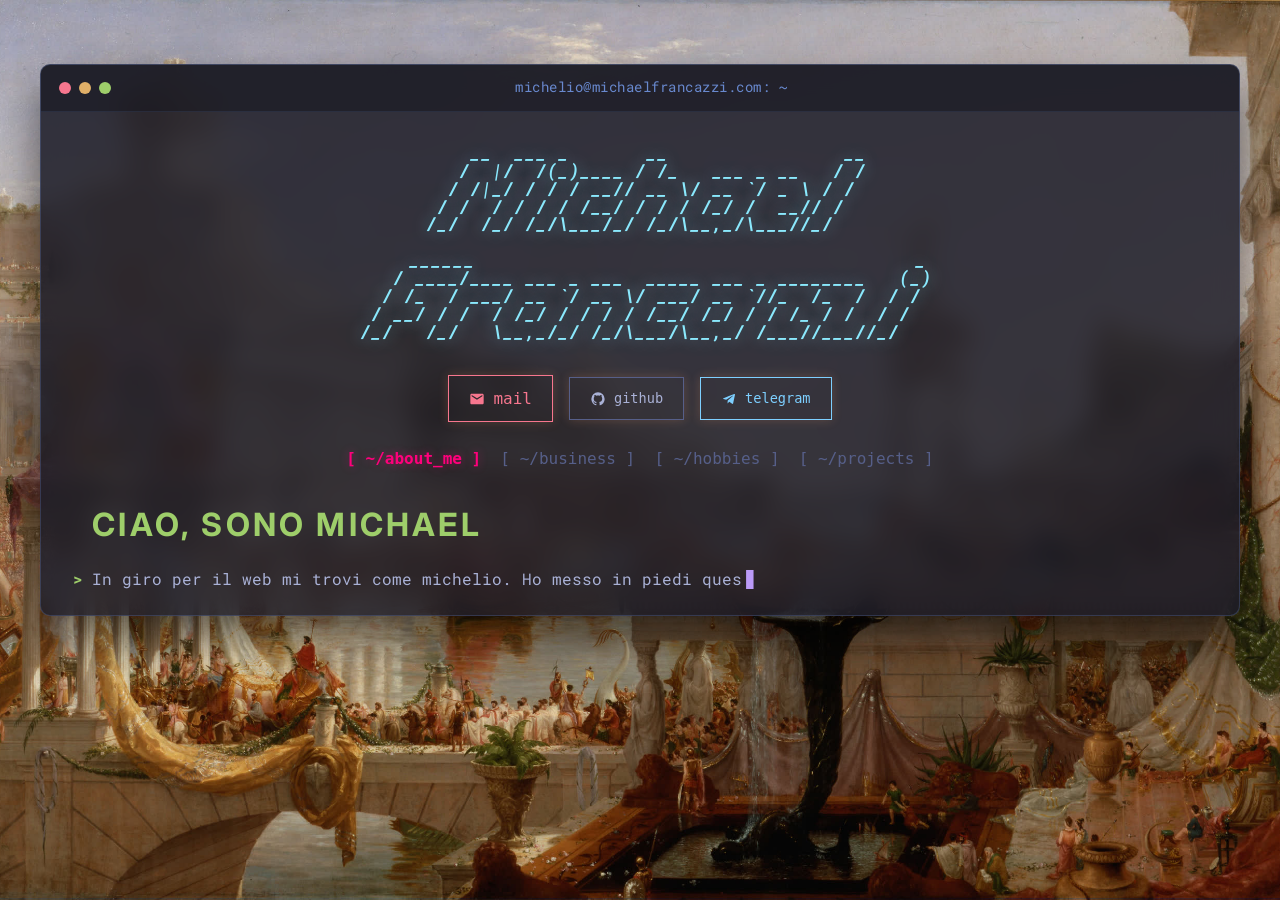
==== index.html @ 751419db "style: update contact button labels and add monochrome SVG icons" ====
<!DOCTYPE html>
<html lang="it">
<head>
    <meta charset="UTF-8">
    <meta name="viewport" content="width=device-width, initial-scale=1.0">
    <title>Michael Francazzi | Architetto Digitale</title>
    <meta name="description" content="Portfolio di Michael Francazzi, Full Stack Developer e Architetto Digitale. Esplora i miei progetti, la mia filosofia di design e il mio diario tecnico.">
    <link href="https://fonts.googleapis.com/css2?family=Inter:wght@300;400;700;900&family=Roboto+Mono:wght@300;400;500;700&display=swap" rel="stylesheet">
    <link href="https://db.onlinewebfonts.com/c/d7a74ed36ff0603a3e41b6da32c47f03?family=Ndot+57+Aligned" rel="stylesheet">
    <style>
        :root {
            /* Tokyo Night Theme Colors */
            --bg: #1a1b26;
            --bg-dark: #16161e;
            --fg: #a9b1d6;
            --selection: #33467c;
            --comment: #565f89;
            --cyan: #7dcfff;
            --blue: #7aa2f7;
            --green: #9ece6a;
            --orange: #ff9e64;
            --pink: #ff007c;
            --purple: #bb9af7;
            --red: #f7768e;
            --yellow: #e0af68;
            
            --accent: var(--purple);
            --text-main: var(--fg);
            --text-dim: var(--comment);
            --font-nothing: 'Ndot 57 Aligned', monospace;
            --font-main: 'Roboto Mono', monospace;
        }

        * {
            box-sizing: border-box;
        }

        body {
            margin: 0;
            padding: 0;
            background-color: #0a0a0f;
            background-image: url('assets/images/background.jpg');
            background-size: cover;
            background-position: center;
            background-attachment: fixed;
            font-family: var(--font-main);
            color: var(--text-main);
            line-height: 1.6;
            overflow-x: hidden;
            display: flex;
            align-items: flex-start;
            justify-content: center;
            min-height: 100vh;
            padding: 4rem 2rem 2rem 2rem;
        }

        .terminal-window {
            width: 100%;
            max-width: 1200px;
            background: rgba(26, 27, 38, 0.85);
            backdrop-filter: blur(12px);
            -webkit-backdrop-filter: blur(12px);
            border: 1px solid rgba(122, 162, 247, 0.2);
            border-radius: 10px;
            box-shadow: 0 25px 50px rgba(0, 0, 0, 0.6);
            overflow: hidden;
            animation: terminalOpen 0.6s cubic-bezier(0.34, 1.56, 0.64, 1);
        }

        @keyframes terminalOpen {
            0% { opacity: 0; transform: scale(0.9) translateY(40px); }
            100% { opacity: 1; transform: scale(1) translateY(0); }
        }

        .title-bar {
            background: rgba(22, 22, 30, 0.6);
            padding: 12px 18px;
            display: flex;
            align-items: center;
            justify-content: space-between;
            border-bottom: 1px solid rgba(122, 162, 247, 0.1);
        }

        .window-controls {
            display: flex;
            gap: 8px;
        }

        .control {
            width: 12px;
            height: 12px;
            border-radius: 50%;
        }

        .close { background: var(--red); }
        .minimize { background: var(--yellow); }
        .maximize { background: var(--green); }

        .terminal-title {
            font-family: var(--font-main);
            font-size: clamp(0.7rem, 2vw, 0.85rem);
            color: var(--blue);
            letter-spacing: 0.5px;
            text-transform: lowercase;
            opacity: 0.8;
            margin-left: 15px;
            white-space: nowrap;
            overflow: hidden;
            text-overflow: ellipsis;
        }

        .container {
            padding: 2rem 2rem 0 2rem;
            text-align: left;
        }

        @media (max-width: 600px) {
            .container { padding: 1.5rem 10px 0 10px; }
        }

        .terminal-nav {
            margin: 0.5rem auto 1.5rem auto;
            display: flex;
            gap: clamp(0.5rem, 3vw, 1.2rem);
            justify-content: center;
            flex-wrap: wrap;
            font-family: var(--font-nothing);
            width: 95%;
            max-width: 750px;
        }

        .nav-item {
            cursor: pointer;
            color: var(--comment);
            transition: all 0.2s ease;
            user-select: none;
            font-size: clamp(0.7rem, 2.5vw, 1rem);
        }

        .nav-item:hover {
            color: var(--cyan);
            text-shadow: 0 0 12px var(--cyan);
        }

        .nav-item.active {
            color: var(--pink);
            font-weight: bold;
            text-shadow: 0 0 10px rgba(255, 0, 124, 0.4);
        }

        .view {
            display: none;
            padding-bottom: 20px; /* Standardized padding for all views */
        }

        .view.active {
            display: block;
        }

        .view *:last-child {
            margin-bottom: 0 !important;
        }

        .ascii-art {
            font-family: 'Roboto Mono', monospace;
            font-size: clamp(4px, 1.4vw, 2rem); 
            line-height: 1;
            color: #8be9fd; /* Applied bright cyan here */
            margin: 0 auto 1rem auto;
            padding: 0;
            white-space: pre;
            display: table;
            pointer-events: none;
            user-select: none;
            text-shadow: 0 0 15px rgba(139, 233, 253, 0.6); /* Applied bloom here */
            text-align: center;
            font-weight: bold;
            font-style: italic;
        }

        @media (max-width: 800px) { .ascii-art { font-size: 1.6vw; } }
        @media (max-width: 500px) { .ascii-art { font-size: 2.2vw; } }

        header { margin-bottom: 1.5rem; }

        h2 {
            font-family: 'Ndot 57 Aligned', 'Inter', monospace !important;
            font-size: clamp(1.2rem, 5vw, 2rem);
            color: var(--green);
            text-transform: uppercase;
            letter-spacing: 0.1em;
            margin-bottom: 0.5rem;
        }

        .typing::after {
            content: '▊';
            margin-left: 4px;
            animation: blink 0.7s step-end infinite;
            color: var(--accent);
        }

        .typewriter-text {
            display: none;
            font-family: inherit;
            position: relative;
            padding-left: 1.2rem;
            margin-bottom: 0.2rem;
        }

        .typewriter-text.active { display: block; }

        @media (max-width: 600px) { .typewriter-text { padding-left: 0.8rem; } }

        .typewriter-text::before {
            content: '>';
            position: absolute;
            bottom: 0;
            left: 0;
            color: var(--green);
            font-weight: bold;
            visibility: hidden;
        }

        .typewriter-text.typing::before { visibility: visible; }

        @keyframes blink {
            from, to { opacity: 1; }
            50% { opacity: 0; }
        }

        .btn-huge {
            display: table;
            font-family: var(--font-nothing);
            font-size: 1rem;
            color: var(--btn-color, var(--orange));
            text-decoration: none;
            border: 1px solid var(--btn-color, var(--orange));
            padding: 10px 20px;
            margin: 0.5rem auto 1.5rem auto;
            transition: all 0.3s ease;
            box-shadow: 0 0 10px var(--btn-glow, rgba(255, 158, 100, 0.2));
        }
        .btn-huge:hover {
            background: var(--btn-color, var(--orange));
            color: var(--bg-dark);
            box-shadow: 0 0 20px var(--btn-color, var(--orange));
        }

        @media (max-width: 600px) {
            body { padding: 1rem; }
            .container { padding: 1.5rem; }
        }
    </style>
</head>
<body>
    <div class="terminal-window">
        <div class="title-bar">
            <div class="window-controls">
                <div class="control close"></div>
                <div class="control minimize"></div>
                <div class="control maximize"></div>
            </div>
            <div class="terminal-title">michelio@michaelfrancazzi.com: ~</div>
            <div style="width: 45px;"></div>
        </div>
        
        <div class="container">
            <header>
                <pre class="ascii-art">
     __  ___ _       __                __
    /  |/  /(_)____ / /_   ___ _ __   / /
   / /|_/ / / / __// __ \/ __ `/ _ \ / / 
  / /  / / / / /__/ / / / /_/ /  __// /  
 /_/  /_/ /_/\___/_/ /_/\__,_/\___//_/   
                                           
     ______                                        _
    / ____/____ ___ _ ___  _____ ___ _ ________   (_)
   / /_  / ___/ __ `/ __ \/ ___/ __ `//_  /_  /  / / 
  / __/ / /  / /_/ / / / / /__/ /_/ / / /_ / /  / /  
 /_/   /_/   \__,_/_/ /_/\___/\__,_/ /___//___//_/   
                </pre>
                
                <div style="display: flex; gap: 1rem; justify-content: center; align-items: center; margin-bottom: 1.5rem; flex-wrap: wrap;">
                    <a href="mailto:michael.francazzi@gmail.com" class="btn-huge" style="margin: 0; --btn-color: var(--red);">
                        <svg style="width: 16px; height: 16px; vertical-align: middle; margin-right: 8px; fill: currentColor;" viewBox="0 0 24 24"><path d="M20 4H4c-1.1 0-1.99.9-1.99 2L2 18c0 1.1.9 2 2 2h16c1.1 0 2-.9 2-2V6c0-1.1-.9-2-2-2zm0 4l-8 5-8-5V6l8 5 8-5v2z"/></svg>mail
                    </a>
                    <a href="https://github.com/MikeFrank99" target="_blank" class="btn-huge" style="margin: 0; font-size: 0.85rem; --btn-color: var(--comment); color: var(--fg); border-color: var(--comment);">
                        <svg style="width: 16px; height: 16px; vertical-align: middle; margin-right: 8px; fill: currentColor;" viewBox="0 0 24 24"><path d="M12 2A10 10 0 0 0 2 12c0 4.42 2.87 8.17 6.84 9.5.5.08.66-.23.66-.5v-1.69c-2.77.6-3.36-1.34-3.36-1.34-.46-1.16-1.11-1.47-1.11-1.47-.91-.62.07-.6.07-.6 1 .07 1.53 1.03 1.53 1.03.87 1.52 2.34 1.07 2.91.83.09-.65.35-1.09.63-1.34-2.22-.25-4.55-1.11-4.55-4.92 0-1.11.38-2 1.03-2.71-.1-.25-.45-1.29.1-2.64 0 0 .84-.27 2.75 1.02.79-.22 1.63-.33 2.47-.33.83 0 1.67.11 2.47.33 1.91-1.29 2.75-1.02 2.75-1.02.55 1.35.2 2.39.1 2.64.65.71 1.03 1.6 1.03 2.71 0 3.82-2.34 4.66-4.57 4.91.36.31.69.92.69 1.85V21c0 .27.16.59.67.5C19.14 20.16 22 16.42 22 12A10 10 0 0 0 12 2z"/></svg>github
                    </a>
                    <a href="https://t.me/michelio_0" target="_blank" class="btn-huge" style="margin: 0; font-size: 0.85rem; --btn-color: var(--cyan);">
                        <svg style="width: 16px; height: 16px; vertical-align: middle; margin-right: 8px; fill: currentColor;" viewBox="0 0 24 24"><path d="M9.78 18.65l.28-4.23 7.68-6.92c.34-.31-.07-.46-.52-.19L7.74 13.3 3.64 12c-.88-.28-.89-.88.18-1.3l16.03-6.18c.74-.27 1.39.18 1.12 1.15l-2.73 12.87c-.2.98-.78 1.22-1.6.76l-4.14-3.05-2 1.93c-.22.22-.4.4-.82.4z"/></svg>telegram
                    </a>
                </div>

                <nav class="terminal-nav">
                    <span class="nav-item active" onclick="switchView('about_me')">[ ~/about_me ]</span>
                    <span class="nav-item" onclick="switchView('business')">[ ~/business ]</span>
                    <span class="nav-item" onclick="switchView('hobbies')">[ ~/hobbies ]</span>
                    <span class="nav-item" onclick="switchView('projects')">[ ~/projects ]</span>
                </nav>
            </header>

            <div id="view-about_me" class="view active">
                <h2 class="typewriter-text">Ciao, sono Michael</h2>
                <p class="typewriter-text">In giro per il web mi trovi come <strong>michelio</strong>. Ho messo in piedi questo sito un po' per gioco e un po' perché volevo sperimentare con un'estetica diversa dal solito (sì, mi piacciono i terminali che luccicano).</p>
                <p class="typewriter-text">Mi diverto a smanettare con il software, ma non disdegno affatto l'hardware. Mi piace l'idea di costruire strumenti che funzionino bene e che abbiano quel tocco "cyberpunk" che non guasta mai.</p>
                <p class="typewriter-text">Se vuoi dare un'occhiata a quello che combino o semplicemente scrivermi, trovi i link qui sopra.</p>
            </div>

            <div id="view-business" class="view">
                <h2 class="typewriter-text">Cosa faccio per vivere</h2>
                <p class="typewriter-text">Di giorno mi occupo di energia ed efficientamento energetico. È un mondo che sembra noioso, ma in realtà è pieno di dati da analizzare e processi da ottimizzare.</p>
                <p class="typewriter-text">Faccio parte di <strong>Smarthub Utility</strong>, un collettivo dove cerchiamo di rendere le aziende un po' più intelligenti (o almeno più automatizzate). In pratica, scrivo software personalizzato per risolvere problemi reali, quelli che fanno perdere tempo e pazienza ai dipendenti.</p>
                <p class="typewriter-text">L'obiettivo è sempre lo stesso: togliere il lavoro ripetitivo agli umani e lasciarlo fare alle macchine.</p>
            </div>

            <div id="view-hobbies" class="view">
                <h2 class="typewriter-text">Side Quests</h2>
                <p class="typewriter-text">Fondamentalmente sono un tipo curioso. Studio informatica da autodidatta, il che significa che passo un sacco di tempo a cercare di capire perché il mio codice non compila (e poi a esultare quando finalmente lo fa).</p>
                <p class="typewriter-text">Quando stacco dal monitor, mi piace creare oggetti fisici, sperimentare col fai-da-te o perdermi in una sessione di <strong>Dungeons & Dragons</strong> con gli amici. C'è qualcosa di catartico nel lanciare un dado da 20 dopo una giornata passata a debuggare script.</p>
                <p class="typewriter-text">In generale, mi piace tutto ciò che richiede un po' di inventiva e di strategia.</p>
            </div>

            <div id="view-projects" class="view">
                <h2 class="typewriter-text">Progetti in corso</h2>
                <div class="terminal-block">
                    <h3 class="typewriter-text">Smarthub Utility</h3>
                    <p class="typewriter-text">Al momento tutte le mie energie (letteralmente) sono concentrate qui. È il progetto dove metto in pratica tutto quello che imparo sull'automazione aziendale.</p>
                    <a href="https://smarthubutility.it" target="_blank" class="typewriter-text" style="color: var(--pink); text-decoration: none; display: block; margin-top: 0.5rem;">> visita smarthubutility.it</a>
                </div>
            </div>
        </div>
    </div>

    <script>
        const audioCtx = new (window.AudioContext || window.webkitAudioContext)();
        let keySoundBuffer;

        async function loadSound() {
            try {
                const response = await fetch('assets/audio/keypress.mp3'); 
                if (!response.ok) throw new Error('Sound load failed');
                const data = await response.arrayBuffer();
                keySoundBuffer = await audioCtx.decodeData(data);
            } catch (e) {
                console.warn('Audio could not be loaded silently.', e);
            }
        }
        loadSound();

        function playKeySound() {
            if (!keySoundBuffer) return;
            try {
                if (audioCtx.state === 'suspended') audioCtx.resume();
                const source = audioCtx.createBufferSource();
                source.buffer = keySoundBuffer;
                const gainNode = audioCtx.createGain();
                gainNode.gain.value = 0.2;
                source.playbackRate.value = 0.9 + Math.random() * 0.2;
                source.connect(gainNode);
                gainNode.connect(audioCtx.destination);
                source.start(0);
            } catch (e) {}
        }

        document.body.addEventListener('keydown', (e) => {
            if (!['Shift', 'Control', 'Alt', 'Meta'].includes(e.key)) playKeySound();
        });

        const randomChars = "abcdefghijklmnopqrstuvwxyz";
        let typingAbortController = new AbortController();

        async function typeSentence(element, signal) {
            const text = element.getAttribute('data-text') || element.textContent.trim();
            if (!text) return;
            element.textContent = '';
            element.classList.add('active');
            element.classList.add('typing');
            let i = 0;
            while (i < text.length) {
                if (signal.aborted) { element.classList.remove('typing'); return; }
                if (Math.random() < 0.005 && i > 0 && i < text.length - 1) {
                    const typoChar = randomChars.charAt(Math.floor(Math.random() * randomChars.length));
                    element.textContent += typoChar;
                    playKeySound();
                    await new Promise(resolve => setTimeout(resolve, 50 + Math.random() * 80));
                    if (signal.aborted) return;
                    await new Promise(resolve => setTimeout(resolve, 100 + Math.random() * 100));
                    element.textContent = element.textContent.slice(0, -1);
                    playKeySound();
                    await new Promise(resolve => setTimeout(resolve, 40 + Math.random() * 40));
                }
                if (signal.aborted) return;
                element.textContent += text.charAt(i);
                playKeySound();
                await new Promise(resolve => setTimeout(resolve, 10 + Math.random() * 20));
                i++;
            }
            element.classList.remove('typing');
        }

        async function runTypewriter(container) {
            typingAbortController.abort();
            typingAbortController = new AbortController();
            const signal = typingAbortController.signal;
            const elements = Array.from(container.querySelectorAll('.typewriter-text'));
            for (let el of elements) {
                if (!el.getAttribute('data-text')) el.setAttribute('data-text', el.textContent.trim());
                el.textContent = '';
                el.classList.remove('active');
            }
            for (let i = 0; i < elements.length; i++) {
                if (signal.aborted) break;
                await typeSentence(elements[i], signal);
            }
        }

        function switchView(viewId) {
            document.querySelectorAll('.nav-item').forEach(item => {
                item.classList.remove('active');
                if (item.getAttribute('onclick').includes(`'${viewId}'`)) item.classList.add('active');
            });
            document.querySelectorAll('.view').forEach(view => view.classList.remove('active'));
            const activeView = document.getElementById(`view-${viewId}`);
            activeView.classList.add('active');
            document.querySelector('.terminal-title').textContent = `michelio@michaelfrancazzi.com: ~/${viewId}`;
            runTypewriter(activeView);
        }

        async function initTypewriter() {
            const resumeAudio = () => { if (audioCtx.state === 'suspended') audioCtx.resume(); };
            document.addEventListener('click', resumeAudio, { once: true });
            const activeView = document.querySelector('.view.active');
            if (activeView) runTypewriter(activeView);
        }

        if (document.readyState === 'loading') document.addEventListener('DOMContentLoaded', initTypewriter);
        else initTypewriter();
    </script>
</body>
</html>
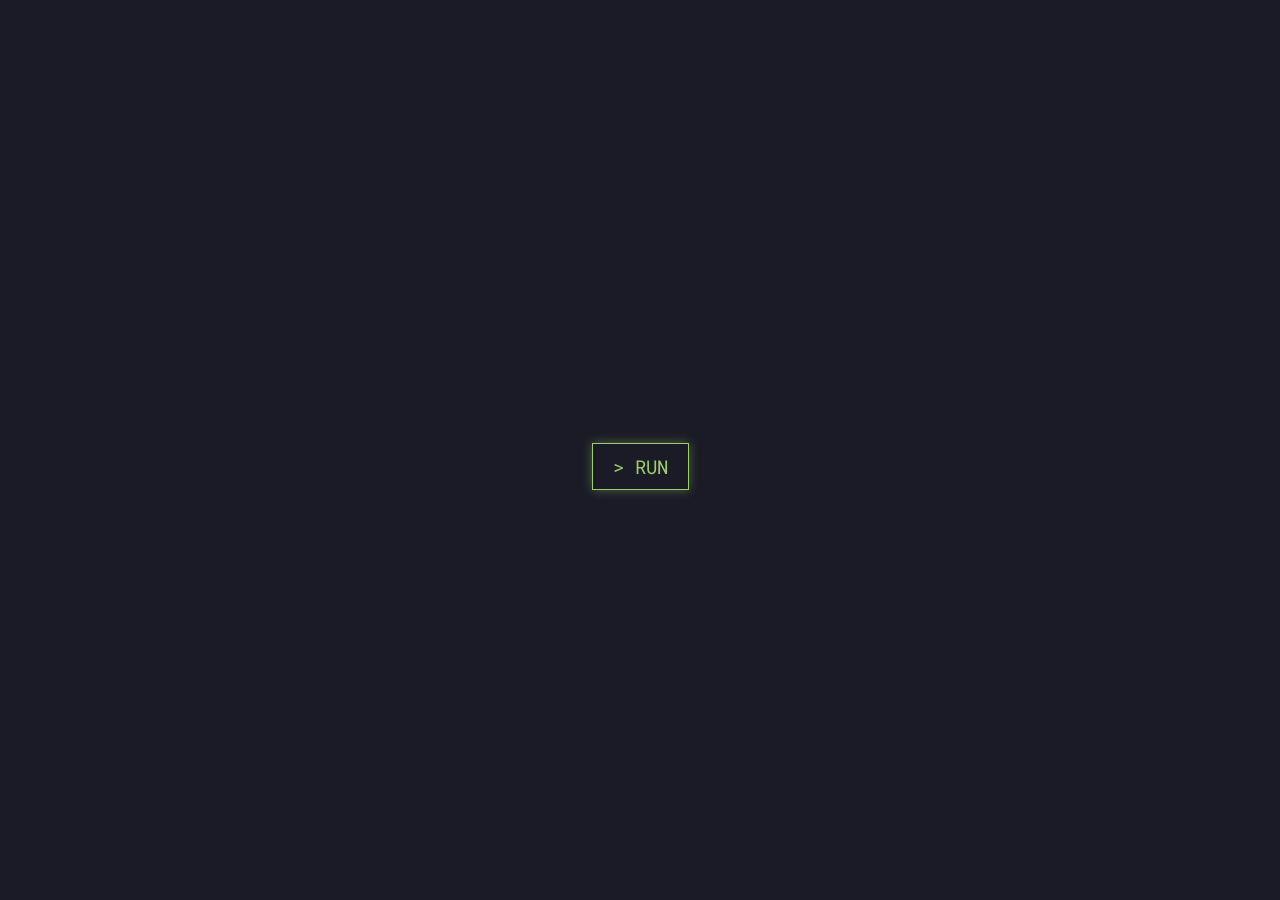
==== commit 1619bc23: "Fix: Resolve all identified bugs and enhance user experience" ====
--- a/index.html
+++ b/index.html
@@ -37,21 +37,45 @@
 
         body {
             margin: 0;
-            padding: 0;
+            padding: 0; /* Rimosso il padding per evitare offset */
             background-color: #0a0a0f;
             background-image: url('assets/images/background.jpg');
             background-size: cover;
             background-position: center;
             background-attachment: fixed;
             font-family: var(--font-main);
-            color: var(--text-main);
+            color: var(--text-main); /* Ensure main text color is applied */
             line-height: 1.6;
             overflow-x: hidden;
             display: flex;
-            align-items: flex-start;
+            align-items: center;
             justify-content: center;
             min-height: 100vh;
-            padding: 4rem 2rem 2rem 2rem;
+            /* padding: 2rem; */ /* Rimosso */
+        }
+
+        .loading-screen {
+            display: flex;
+            flex-direction: column;
+            align-items: center;
+            justify-content: center;
+            text-align: center;
+            animation: fadeIn 1s ease-out;
+            height: 100vh; /* Ensure it takes full viewport height */
+            background-color: var(--bg); /* Explicit background to ensure visibility */
+            flex-grow: 1; /* Allow it to grow and fill space */
+            width: 100%; /* Ensure it takes full width */
+            box-sizing: border-box; /* Include padding in width calculation */
+            padding: 2rem; /* Aggiunto padding per il contenuto della schermata di caricamento */
+        }
+
+        .loading-screen .ascii-art {
+            max-width: 90%; /* Limita la larghezza dell'ASCII art nella schermata di caricamento */
+        }
+
+        @keyframes fadeIn {
+            0% { opacity: 0; }
+            100% { opacity: 1; }
         }
 
         .terminal-window {
@@ -65,6 +89,8 @@
             box-shadow: 0 25px 50px rgba(0, 0, 0, 0.6);
             overflow: hidden;
             animation: terminalOpen 0.6s cubic-bezier(0.34, 1.56, 0.64, 1);
+            display: none; /* Initially hidden */
+            flex-shrink: 0;
         }
 
         @keyframes terminalOpen {
@@ -246,6 +272,25 @@
             box-shadow: 0 0 20px var(--btn-color, var(--orange));
         }
 
+        #run-button {
+            background: transparent;
+            color: var(--green);
+            border: 1px solid var(--green);
+            padding: 10px 20px;
+            font-family: var(--font-main);
+            font-size: 1.2rem;
+            cursor: pointer;
+            transition: all 0.3s ease;
+            margin-top: 2rem;
+            box-shadow: 0 0 10px rgba(158, 206, 106, 0.4);
+        }
+
+        #run-button:hover {
+            background: var(--green);
+            color: var(--bg-dark);
+            box-shadow: 0 0 20px var(--green);
+        }
+
         @media (max-width: 600px) {
             body { padding: 1rem; }
             .container { padding: 1.5rem; }
@@ -253,7 +298,11 @@
     </style>
 </head>
 <body>
-    <div class="terminal-window">
+    <div id="loading-screen" class="loading-screen">
+        <button id="run-button"> > RUN</button>
+    </div>
+
+    <div class="terminal-window" id="main-terminal">
         <div class="title-bar">
             <div class="window-controls">
                 <div class="control close"></div>
@@ -279,7 +328,6 @@
   / __/ / /  / /_/ / / / / /__/ /_/ / / /_ / /  / /  
  /_/   /_/   \__,_/_/ /_/\___/\__,_/ /___//___//_/   
                 </pre>
-                
                 <div style="display: flex; gap: 1rem; justify-content: center; align-items: center; margin-bottom: 1.5rem; flex-wrap: wrap;">
                     <a href="mailto:michael.francazzi@gmail.com" class="btn-huge" style="margin: 0; --btn-color: var(--red);">
                         <svg style="width: 16px; height: 16px; vertical-align: middle; margin-right: 8px; fill: currentColor;" viewBox="0 0 24 24"><path d="M20 4H4c-1.1 0-1.99.9-1.99 2L2 18c0 1.1.9 2 2 2h16c1.1 0 2-.9 2-2V6c0-1.1-.9-2-2-2zm0 4l-8 5-8-5V6l8 5 8-5v2z"/></svg>mail
@@ -333,44 +381,59 @@
     </div>
 
     <script>
-        const audioCtx = new (window.AudioContext || window.webkitAudioContext)();
+        let audioCtx;
         let keySoundBuffer;
+
+        async function initAudio() {
+            if (audioCtx && audioCtx.state !== 'closed') {
+                if (audioCtx.state === 'suspended') await audioCtx.resume();
+                return;
+            }
+            audioCtx = new (window.AudioContext || window.webkitAudioContext)();
+            await loadSound();
+            if (audioCtx.state === 'suspended') await audioCtx.resume();
+        }
 
         async function loadSound() {
             try {
                 const response = await fetch('assets/audio/keypress.mp3'); 
-                if (!response.ok) throw new Error('Sound load failed');
+                if (!response.ok) throw new Error(`Failed to fetch audio: ${response.statusText}`);
                 const data = await response.arrayBuffer();
-                keySoundBuffer = await audioCtx.decodeData(data);
+                keySoundBuffer = await audioCtx.decodeAudioData(data);
             } catch (e) {
-                console.warn('Audio could not be loaded silently.', e);
-            }
-        }
-        loadSound();
+                console.error('Audio load error:', e);
+            }
+        }
 
         function playKeySound() {
-            if (!keySoundBuffer) return;
+            if (!audioCtx || !keySoundBuffer) return;
             try {
-                if (audioCtx.state === 'suspended') audioCtx.resume();
                 const source = audioCtx.createBufferSource();
                 source.buffer = keySoundBuffer;
                 const gainNode = audioCtx.createGain();
-                gainNode.gain.value = 0.2;
+                gainNode.gain.value = 0.001; // Set volume to minimum audible level
                 source.playbackRate.value = 0.9 + Math.random() * 0.2;
                 source.connect(gainNode);
                 gainNode.connect(audioCtx.destination);
                 source.start(0);
-            } catch (e) {}
-        }
-
-        document.body.addEventListener('keydown', (e) => {
-            if (!['Shift', 'Control', 'Alt', 'Meta'].includes(e.key)) playKeySound();
+            } catch (e) {
+                console.error('Error playing sound:', e);
+            }
+        }
+
+        document.body.addEventListener('keydown', async (e) => {
+            // Only play sound if the main terminal is active (i.e., not on loading screen)
+            if (document.getElementById('main-terminal').style.display !== 'none') {
+                await initAudio();
+                if (!['Shift', 'Control', 'Alt', 'Meta'].includes(e.key)) playKeySound();
+            }
         });
 
         const randomChars = "abcdefghijklmnopqrstuvwxyz";
         let typingAbortController = new AbortController();
 
         async function typeSentence(element, signal) {
+            // No need to await initAudio here, as it's handled by the RUN button click.
             const text = element.getAttribute('data-text') || element.textContent.trim();
             if (!text) return;
             element.textContent = '';
@@ -383,17 +446,17 @@
                     const typoChar = randomChars.charAt(Math.floor(Math.random() * randomChars.length));
                     element.textContent += typoChar;
                     playKeySound();
-                    await new Promise(resolve => setTimeout(resolve, 50 + Math.random() * 80));
+                    await new Promise(resolve => setTimeout(resolve, 80 + Math.random() * 120)); // Increased typo delay
                     if (signal.aborted) return;
-                    await new Promise(resolve => setTimeout(resolve, 100 + Math.random() * 100));
+                    await new Promise(resolve => setTimeout(resolve, 150 + Math.random() * 150)); // Increased correction delay
                     element.textContent = element.textContent.slice(0, -1);
                     playKeySound();
-                    await new Promise(resolve => setTimeout(resolve, 40 + Math.random() * 40));
+                    await new Promise(resolve => setTimeout(resolve, 60 + Math.random() * 60)); // Increased correction backspace delay
                 }
                 if (signal.aborted) return;
                 element.textContent += text.charAt(i);
                 playKeySound();
-                await new Promise(resolve => setTimeout(resolve, 10 + Math.random() * 20));
+                await new Promise(resolve => setTimeout(resolve, 40 + Math.random() * 60)); // Increased regular typing delay
                 i++;
             }
             element.classList.remove('typing');
@@ -427,15 +490,27 @@
             runTypewriter(activeView);
         }
 
-        async function initTypewriter() {
-            const resumeAudio = () => { if (audioCtx.state === 'suspended') audioCtx.resume(); };
-            document.addEventListener('click', resumeAudio, { once: true });
-            const activeView = document.querySelector('.view.active');
-            if (activeView) runTypewriter(activeView);
-        }
-
-        if (document.readyState === 'loading') document.addEventListener('DOMContentLoaded', initTypewriter);
-        else initTypewriter();
+        async function initApp() {
+            const loadingScreen = document.getElementById('loading-screen');
+            const mainTerminal = document.getElementById('main-terminal');
+            const runButton = document.getElementById('run-button');
+
+            // Ensure main terminal is hidden initially and loading screen is shown
+            mainTerminal.style.display = 'none';
+            loadingScreen.style.display = 'flex'; // Assuming flex for centering
+
+            runButton.addEventListener('click', async () => {
+                await initAudio(); // Initialize audio on user click
+                loadingScreen.style.display = 'none';
+                mainTerminal.style.display = 'block';
+
+                const activeView = document.querySelector('.view.active');
+                if (activeView) runTypewriter(activeView);
+            });
+        }
+
+        if (document.readyState === 'loading') document.addEventListener('DOMContentLoaded', initApp);
+        else initApp();
     </script>
 </body>
 </html>
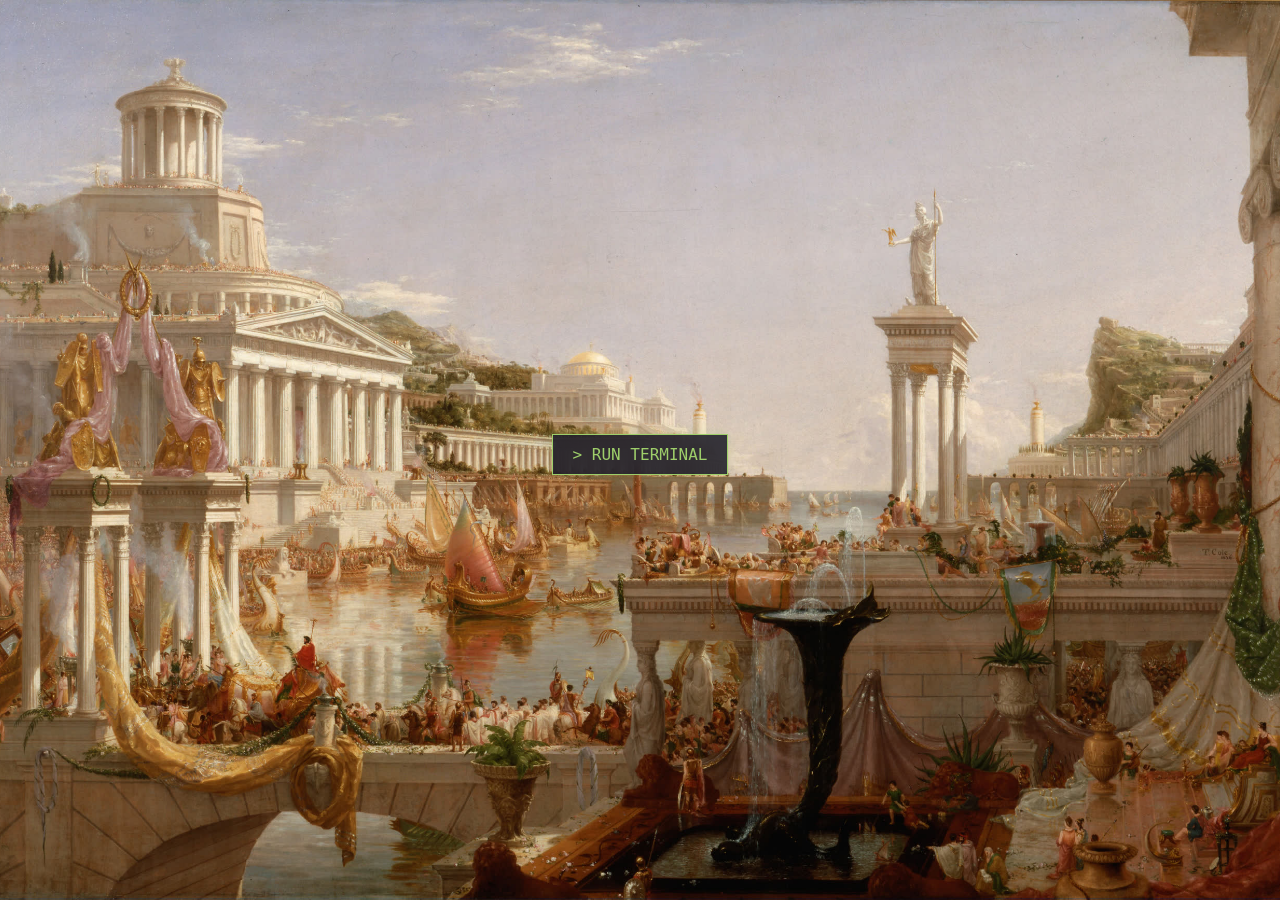
==== commit 236c8a4a: "feat(portfolio): implement typewriter cache and close button" ====
--- a/index.html
+++ b/index.html
@@ -61,12 +61,6 @@
             justify-content: center;
             text-align: center;
             animation: fadeIn 1s ease-out;
-            height: 100vh; /* Ensure it takes full viewport height */
-            background-color: var(--bg); /* Explicit background to ensure visibility */
-            flex-grow: 1; /* Allow it to grow and fill space */
-            width: 100%; /* Ensure it takes full width */
-            box-sizing: border-box; /* Include padding in width calculation */
-            padding: 2rem; /* Aggiunto padding per il contenuto della schermata di caricamento */
         }
 
         .loading-screen .ascii-art {
@@ -273,16 +267,20 @@
         }
 
         #run-button {
-            background: transparent;
+            display: table;
+            font-family: var(--font-nothing);
+            font-size: 1rem;
             color: var(--green);
+            text-decoration: none;
             border: 1px solid var(--green);
             padding: 10px 20px;
-            font-family: var(--font-main);
-            font-size: 1.2rem;
+            margin: 2rem auto 1.5rem auto;
+            transition: all 0.3s ease;
+            box-shadow: 0 0 10px rgba(158, 206, 106, 0.2);
+            background: rgba(26, 27, 38, 0.85);
+            backdrop-filter: blur(12px);
+            -webkit-backdrop-filter: blur(12px);
             cursor: pointer;
-            transition: all 0.3s ease;
-            margin-top: 2rem;
-            box-shadow: 0 0 10px rgba(158, 206, 106, 0.4);
         }
 
         #run-button:hover {
@@ -299,7 +297,9 @@
 </head>
 <body>
     <div id="loading-screen" class="loading-screen">
-        <button id="run-button"> > RUN</button>
+        <div class="start-button-container">
+            <button id="run-button"> > RUN TERMINAL</button>
+        </div>
     </div>
 
     <div class="terminal-window" id="main-terminal">
@@ -431,6 +431,7 @@
 
         const randomChars = "abcdefghijklmnopqrstuvwxyz";
         let typingAbortController = new AbortController();
+        const typedViews = new Set();
 
         async function typeSentence(element, signal) {
             // No need to await initAudio here, as it's handled by the RUN button click.
@@ -462,10 +463,7 @@
             element.classList.remove('typing');
         }
 
-        async function runTypewriter(container) {
-            typingAbortController.abort();
-            typingAbortController = new AbortController();
-            const signal = typingAbortController.signal;
+        async function runTypewriter(container, signal) {
             const elements = Array.from(container.querySelectorAll('.typewriter-text'));
             for (let el of elements) {
                 if (!el.getAttribute('data-text')) el.setAttribute('data-text', el.textContent.trim());
@@ -479,6 +477,8 @@
         }
 
         function switchView(viewId) {
+            typingAbortController.abort(); // Abort previous animation immediately
+
             document.querySelectorAll('.nav-item').forEach(item => {
                 item.classList.remove('active');
                 if (item.getAttribute('onclick').includes(`'${viewId}'`)) item.classList.add('active');
@@ -487,16 +487,32 @@
             const activeView = document.getElementById(`view-${viewId}`);
             activeView.classList.add('active');
             document.querySelector('.terminal-title').textContent = `michelio@michaelfrancazzi.com: ~/${viewId}`;
-            runTypewriter(activeView);
+
+            if (typedViews.has(viewId)) {
+                const elements = activeView.querySelectorAll('.typewriter-text');
+                elements.forEach(el => {
+                    if (!el.getAttribute('data-text')) el.setAttribute('data-text', el.textContent.trim());
+                    el.textContent = el.getAttribute('data-text');
+                    el.classList.add('active');
+                    el.classList.remove('typing');
+                });
+            } else {
+                typingAbortController = new AbortController();
+                const signal = typingAbortController.signal;
+                runTypewriter(activeView, signal).then(() => {
+                    if (!signal.aborted) {
+                        typedViews.add(viewId);
+                    }
+                });
+            }
         }
 
         async function initApp() {
             const loadingScreen = document.getElementById('loading-screen');
             const mainTerminal = document.getElementById('main-terminal');
             const runButton = document.getElementById('run-button');
-
-            // Ensure main terminal is hidden initially and loading screen is shown
-            mainTerminal.style.display = 'none';
+            const closeButton = document.querySelector('.control.close');
+
             loadingScreen.style.display = 'flex'; // Assuming flex for centering
 
             runButton.addEventListener('click', async () => {
@@ -504,8 +520,32 @@
                 loadingScreen.style.display = 'none';
                 mainTerminal.style.display = 'block';
 
-                const activeView = document.querySelector('.view.active');
-                if (activeView) runTypewriter(activeView);
+                // Reset state for a fresh start
+                typedViews.clear();
+                document.querySelectorAll('.view .typewriter-text').forEach(el => {
+                    el.textContent = '';
+                    el.classList.remove('active', 'typing');
+                });
+                
+                // This will set the active tab and trigger the typewriter
+                switchView('about_me');
+            });
+
+            closeButton.addEventListener('click', () => {
+                typingAbortController.abort(); // Stop any ongoing typing animation
+                mainTerminal.style.display = 'none';
+                loadingScreen.style.display = 'flex';
+            });
+
+            // Handle browser tab visibility to suspend/resume audio context
+            document.addEventListener('visibilitychange', () => {
+                if (audioCtx) {
+                    if (document.hidden) {
+                        audioCtx.suspend();
+                    } else {
+                        audioCtx.resume();
+                    }
+                }
             });
         }
 
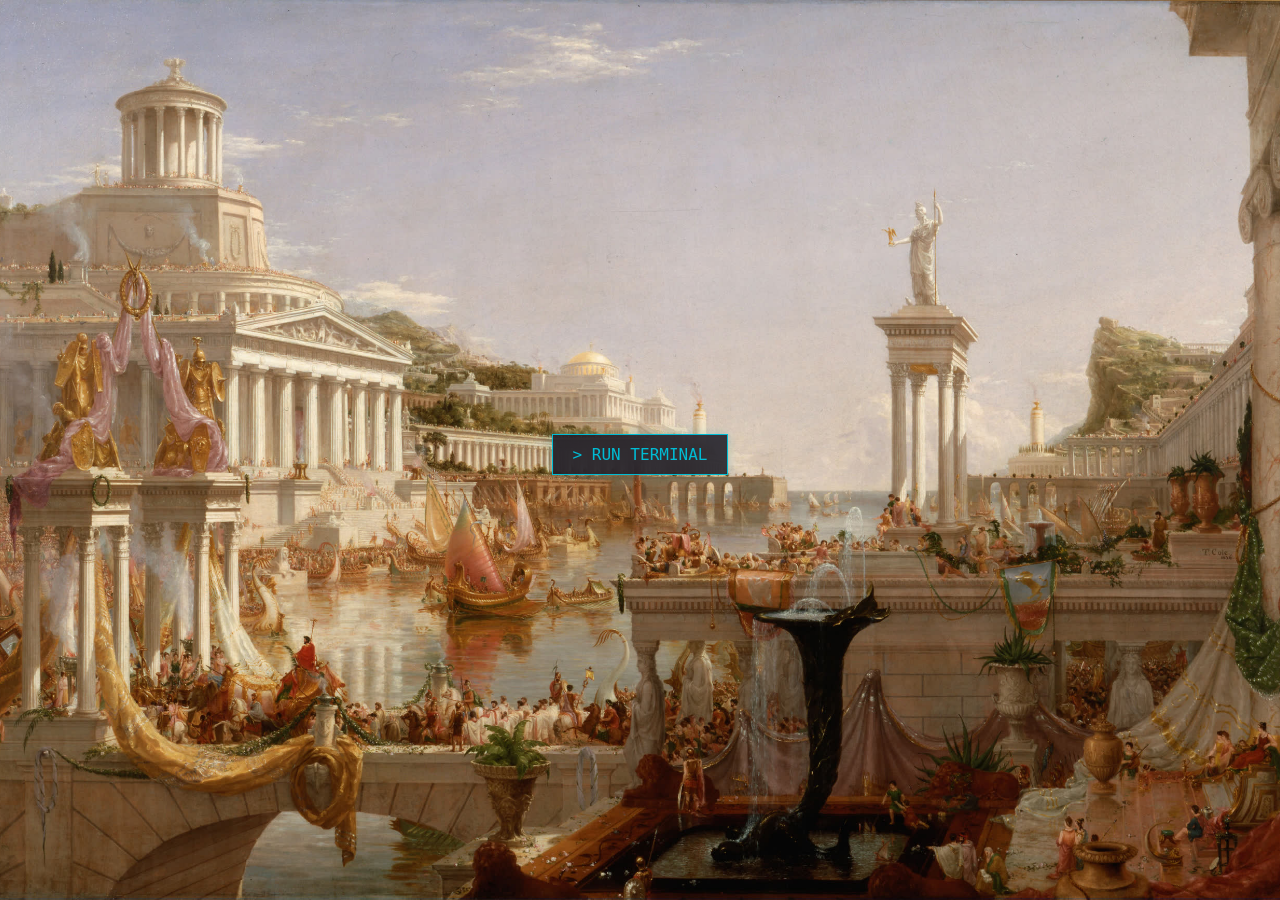
==== commit 63f3e9e1: "feat(ui): implement typing checkpointing, header exclusion, and lateral padding" ====
--- a/index.html
+++ b/index.html
@@ -37,7 +37,8 @@
 
         body {
             margin: 0;
-            padding: 0; /* Rimosso il padding per evitare offset */
+            padding-left: 20px;
+            padding-right: 20px;
             background-color: #0a0a0f;
             background-image: url('assets/images/background.jpg');
             background-size: cover;
@@ -51,7 +52,6 @@
             align-items: center;
             justify-content: center;
             min-height: 100vh;
-            /* padding: 2rem; */ /* Rimosso */
         }
 
         .loading-screen {
@@ -270,13 +270,13 @@
             display: table;
             font-family: var(--font-nothing);
             font-size: 1rem;
-            color: var(--green);
+            color: #00bcd4;
             text-decoration: none;
-            border: 1px solid var(--green);
+            border: 1px solid #00bcd4;
             padding: 10px 20px;
             margin: 2rem auto 1.5rem auto;
             transition: all 0.3s ease;
-            box-shadow: 0 0 10px rgba(158, 206, 106, 0.2);
+            box-shadow: 0 0 10px rgba(0, 188, 212, 0.2);
             background: rgba(26, 27, 38, 0.85);
             backdrop-filter: blur(12px);
             -webkit-backdrop-filter: blur(12px);
@@ -284,13 +284,13 @@
         }
 
         #run-button:hover {
-            background: var(--green);
+            background: #00bcd4;
             color: var(--bg-dark);
-            box-shadow: 0 0 20px var(--green);
+            box-shadow: 0 0 20px #00bcd4;
         }
 
         @media (max-width: 600px) {
-            body { padding: 1rem; }
+            body { padding-left: 1rem; padding-right: 1rem; }
             .container { padding: 1.5rem; }
         }
     </style>
@@ -349,30 +349,30 @@
             </header>
 
             <div id="view-about_me" class="view active">
-                <h2 class="typewriter-text">Ciao, sono Michael</h2>
+                <h2>Ciao, sono Michael</h2>
                 <p class="typewriter-text">In giro per il web mi trovi come <strong>michelio</strong>. Ho messo in piedi questo sito un po' per gioco e un po' perché volevo sperimentare con un'estetica diversa dal solito (sì, mi piacciono i terminali che luccicano).</p>
                 <p class="typewriter-text">Mi diverto a smanettare con il software, ma non disdegno affatto l'hardware. Mi piace l'idea di costruire strumenti che funzionino bene e che abbiano quel tocco "cyberpunk" che non guasta mai.</p>
                 <p class="typewriter-text">Se vuoi dare un'occhiata a quello che combino o semplicemente scrivermi, trovi i link qui sopra.</p>
             </div>
 
             <div id="view-business" class="view">
-                <h2 class="typewriter-text">Cosa faccio per vivere</h2>
+                <h2>Cosa faccio per vivere</h2>
                 <p class="typewriter-text">Di giorno mi occupo di energia ed efficientamento energetico. È un mondo che sembra noioso, ma in realtà è pieno di dati da analizzare e processi da ottimizzare.</p>
                 <p class="typewriter-text">Faccio parte di <strong>Smarthub Utility</strong>, un collettivo dove cerchiamo di rendere le aziende un po' più intelligenti (o almeno più automatizzate). In pratica, scrivo software personalizzato per risolvere problemi reali, quelli che fanno perdere tempo e pazienza ai dipendenti.</p>
                 <p class="typewriter-text">L'obiettivo è sempre lo stesso: togliere il lavoro ripetitivo agli umani e lasciarlo fare alle macchine.</p>
             </div>
 
             <div id="view-hobbies" class="view">
-                <h2 class="typewriter-text">Side Quests</h2>
+                <h2>Side Quests</h2>
                 <p class="typewriter-text">Fondamentalmente sono un tipo curioso. Studio informatica da autodidatta, il che significa che passo un sacco di tempo a cercare di capire perché il mio codice non compila (e poi a esultare quando finalmente lo fa).</p>
                 <p class="typewriter-text">Quando stacco dal monitor, mi piace creare oggetti fisici, sperimentare col fai-da-te o perdermi in una sessione di <strong>Dungeons & Dragons</strong> con gli amici. C'è qualcosa di catartico nel lanciare un dado da 20 dopo una giornata passata a debuggare script.</p>
                 <p class="typewriter-text">In generale, mi piace tutto ciò che richiede un po' di inventiva e di strategia.</p>
             </div>
 
             <div id="view-projects" class="view">
-                <h2 class="typewriter-text">Progetti in corso</h2>
+                <h2>Progetti in corso</h2>
                 <div class="terminal-block">
-                    <h3 class="typewriter-text">Smarthub Utility</h3>
+                    <h3>Smarthub Utility</h3>
                     <p class="typewriter-text">Al momento tutte le mie energie (letteralmente) sono concentrate qui. È il progetto dove metto in pratica tutto quello che imparo sull'automazione aziendale.</p>
                     <a href="https://smarthubutility.it" target="_blank" class="typewriter-text" style="color: var(--pink); text-decoration: none; display: block; margin-top: 0.5rem;">> visita smarthubutility.it</a>
                 </div>
@@ -431,53 +431,111 @@
 
         const randomChars = "abcdefghijklmnopqrstuvwxyz";
         let typingAbortController = new AbortController();
-        const typedViews = new Set();
-
-        async function typeSentence(element, signal) {
-            // No need to await initAudio here, as it's handled by the RUN button click.
-            const text = element.getAttribute('data-text') || element.textContent.trim();
-            if (!text) return;
-            element.textContent = '';
-            element.classList.add('active');
-            element.classList.add('typing');
-            let i = 0;
+        
+        // Terminal state management
+        let terminalState = JSON.parse(sessionStorage.getItem('terminalState')) || {};
+
+        function saveProgress(viewId, elementIndex, charIndex, isComplete = false) {
+            terminalState[viewId] = { elementIndex, charIndex, isComplete };
+            sessionStorage.setItem('terminalState', JSON.stringify(terminalState));
+        }
+
+        // Reset state on manual page reload
+        window.addEventListener('beforeunload', () => {
+            sessionStorage.removeItem('terminalState');
+        });
+
+        // Initialize all typewriter texts immediately to preserve content
+        document.querySelectorAll('.view .typewriter-text').forEach(el => {
+            if (!el.getAttribute('data-text')) el.setAttribute('data-text', el.textContent.trim());
+            el.textContent = ''; // Hide initially
+        });
+
+        async function typeSentence(element, signal, startIndex = 0, viewId, elementIndex) {
+            const text = element.getAttribute('data-text');
+            if (!text) return true;
+            
+            element.classList.add('active', 'typing');
+            if (startIndex === 0) element.textContent = '';
+            else element.textContent = text.substring(0, startIndex);
+
+            let i = startIndex;
             while (i < text.length) {
-                if (signal.aborted) { element.classList.remove('typing'); return; }
+                if (signal.aborted) {
+                    saveProgress(viewId, elementIndex, i);
+                    element.classList.remove('typing');
+                    return false;
+                }
                 if (Math.random() < 0.005 && i > 0 && i < text.length - 1) {
                     const typoChar = randomChars.charAt(Math.floor(Math.random() * randomChars.length));
                     element.textContent += typoChar;
                     playKeySound();
-                    await new Promise(resolve => setTimeout(resolve, 80 + Math.random() * 120)); // Increased typo delay
-                    if (signal.aborted) return;
-                    await new Promise(resolve => setTimeout(resolve, 150 + Math.random() * 150)); // Increased correction delay
+                    await new Promise(resolve => setTimeout(resolve, 80 + Math.random() * 120));
+                    if (signal.aborted) {
+                        saveProgress(viewId, elementIndex, i);
+                        return false;
+                    }
+                    await new Promise(resolve => setTimeout(resolve, 150 + Math.random() * 150));
                     element.textContent = element.textContent.slice(0, -1);
                     playKeySound();
-                    await new Promise(resolve => setTimeout(resolve, 60 + Math.random() * 60)); // Increased correction backspace delay
+                    await new Promise(resolve => setTimeout(resolve, 60 + Math.random() * 60));
                 }
-                if (signal.aborted) return;
+                if (signal.aborted) {
+                    saveProgress(viewId, elementIndex, i);
+                    return false;
+                }
                 element.textContent += text.charAt(i);
                 playKeySound();
-                await new Promise(resolve => setTimeout(resolve, 40 + Math.random() * 60)); // Increased regular typing delay
+                await new Promise(resolve => setTimeout(resolve, 40 + Math.random() * 60));
                 i++;
             }
             element.classList.remove('typing');
-        }
-
-        async function runTypewriter(container, signal) {
+            return true;
+        }
+
+        async function runTypewriter(container, signal, viewId) {
+            const state = terminalState[viewId] || { elementIndex: 0, charIndex: 0, isComplete: false };
             const elements = Array.from(container.querySelectorAll('.typewriter-text'));
-            for (let el of elements) {
-                if (!el.getAttribute('data-text')) el.setAttribute('data-text', el.textContent.trim());
-                el.textContent = '';
-                el.classList.remove('active');
-            }
-            for (let i = 0; i < elements.length; i++) {
+            
+            // Set initial state based on progress
+            elements.forEach((el, i) => {
+                if (i < state.elementIndex) {
+                    el.textContent = el.getAttribute('data-text');
+                    el.classList.add('active');
+                    el.classList.remove('typing');
+                } else if (i === state.elementIndex) {
+                    // Prepare current element to show cursor during initial delay
+                    el.textContent = el.getAttribute('data-text').substring(0, state.charIndex);
+                    el.classList.add('active', 'typing');
+                } else {
+                    el.textContent = '';
+                    el.classList.remove('active', 'typing');
+                }
+            });
+
+            // Initial delay of 1s before typing starts, cursor will blink
+            if (elements.length > 0 && state.elementIndex < elements.length) {
+                await new Promise(resolve => setTimeout(resolve, 1000));
+            }
+            if (signal.aborted) return;
+
+            for (let i = state.elementIndex; i < elements.length; i++) {
                 if (signal.aborted) break;
-                await typeSentence(elements[i], signal);
+                const charStart = (i === state.elementIndex) ? state.charIndex : 0;
+                const completed = await typeSentence(elements[i], signal, charStart, viewId, i);
+                if (!completed) return;
+                
+                // Advance to next element state
+                if (i < elements.length - 1) {
+                    saveProgress(viewId, i + 1, 0);
+                } else {
+                    saveProgress(viewId, elements.length, 0, true);
+                }
             }
         }
 
         function switchView(viewId) {
-            typingAbortController.abort(); // Abort previous animation immediately
+            typingAbortController.abort(); // Stop current animation
 
             document.querySelectorAll('.nav-item').forEach(item => {
                 item.classList.remove('active');
@@ -488,22 +546,16 @@
             activeView.classList.add('active');
             document.querySelector('.terminal-title').textContent = `michelio@michaelfrancazzi.com: ~/${viewId}`;
 
-            if (typedViews.has(viewId)) {
-                const elements = activeView.querySelectorAll('.typewriter-text');
-                elements.forEach(el => {
-                    if (!el.getAttribute('data-text')) el.setAttribute('data-text', el.textContent.trim());
+            const state = terminalState[viewId];
+            if (state && state.isComplete) {
+                activeView.querySelectorAll('.typewriter-text').forEach(el => {
                     el.textContent = el.getAttribute('data-text');
                     el.classList.add('active');
                     el.classList.remove('typing');
                 });
             } else {
                 typingAbortController = new AbortController();
-                const signal = typingAbortController.signal;
-                runTypewriter(activeView, signal).then(() => {
-                    if (!signal.aborted) {
-                        typedViews.add(viewId);
-                    }
-                });
+                runTypewriter(activeView, typingAbortController.signal, viewId);
             }
         }
 
@@ -513,38 +565,35 @@
             const runButton = document.getElementById('run-button');
             const closeButton = document.querySelector('.control.close');
 
-            loadingScreen.style.display = 'flex'; // Assuming flex for centering
+            loadingScreen.style.display = 'flex';
 
             runButton.addEventListener('click', async () => {
-                await initAudio(); // Initialize audio on user click
+                await initAudio();
                 loadingScreen.style.display = 'none';
                 mainTerminal.style.display = 'block';
 
-                // Reset state for a fresh start
-                typedViews.clear();
+                // Initial view trigger
+                switchView('about_me');
+            });
+
+            closeButton.addEventListener('click', () => {
+                typingAbortController.abort();
+                mainTerminal.style.display = 'none';
+                loadingScreen.style.display = 'flex';
+                
+                // Reset state on terminal close
+                sessionStorage.removeItem('terminalState');
+                terminalState = {};
                 document.querySelectorAll('.view .typewriter-text').forEach(el => {
                     el.textContent = '';
                     el.classList.remove('active', 'typing');
                 });
-                
-                // This will set the active tab and trigger the typewriter
-                switchView('about_me');
             });
 
-            closeButton.addEventListener('click', () => {
-                typingAbortController.abort(); // Stop any ongoing typing animation
-                mainTerminal.style.display = 'none';
-                loadingScreen.style.display = 'flex';
-            });
-
-            // Handle browser tab visibility to suspend/resume audio context
             document.addEventListener('visibilitychange', () => {
                 if (audioCtx) {
-                    if (document.hidden) {
-                        audioCtx.suspend();
-                    } else {
-                        audioCtx.resume();
-                    }
+                    if (document.hidden) audioCtx.suspend();
+                    else audioCtx.resume();
                 }
             });
         }
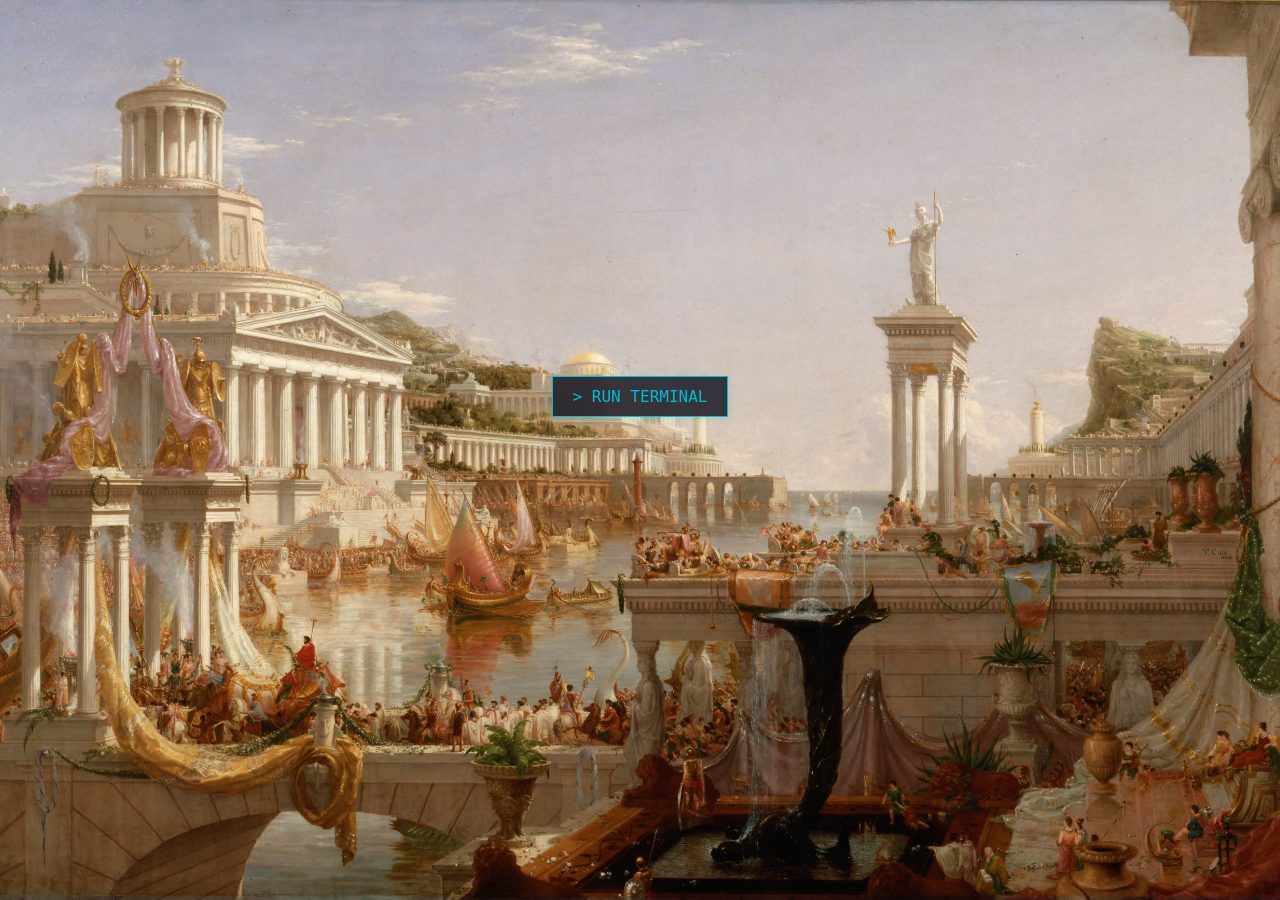
==== commit 0e3b5a80: "feat(ui): align terminal to top and center loading screen" ====
--- a/index.html
+++ b/index.html
@@ -37,8 +37,7 @@
 
         body {
             margin: 0;
-            padding-left: 20px;
-            padding-right: 20px;
+            padding: 2rem 20px;
             background-color: #0a0a0f;
             background-image: url('assets/images/background.jpg');
             background-size: cover;
@@ -49,7 +48,7 @@
             line-height: 1.6;
             overflow-x: hidden;
             display: flex;
-            align-items: center;
+            align-items: flex-start;
             justify-content: center;
             min-height: 100vh;
         }
@@ -61,6 +60,8 @@
             justify-content: center;
             text-align: center;
             animation: fadeIn 1s ease-out;
+            height: 80vh; /* Occupy height to remain visually centered */
+            width: 100%;
         }
 
         .loading-screen .ascii-art {
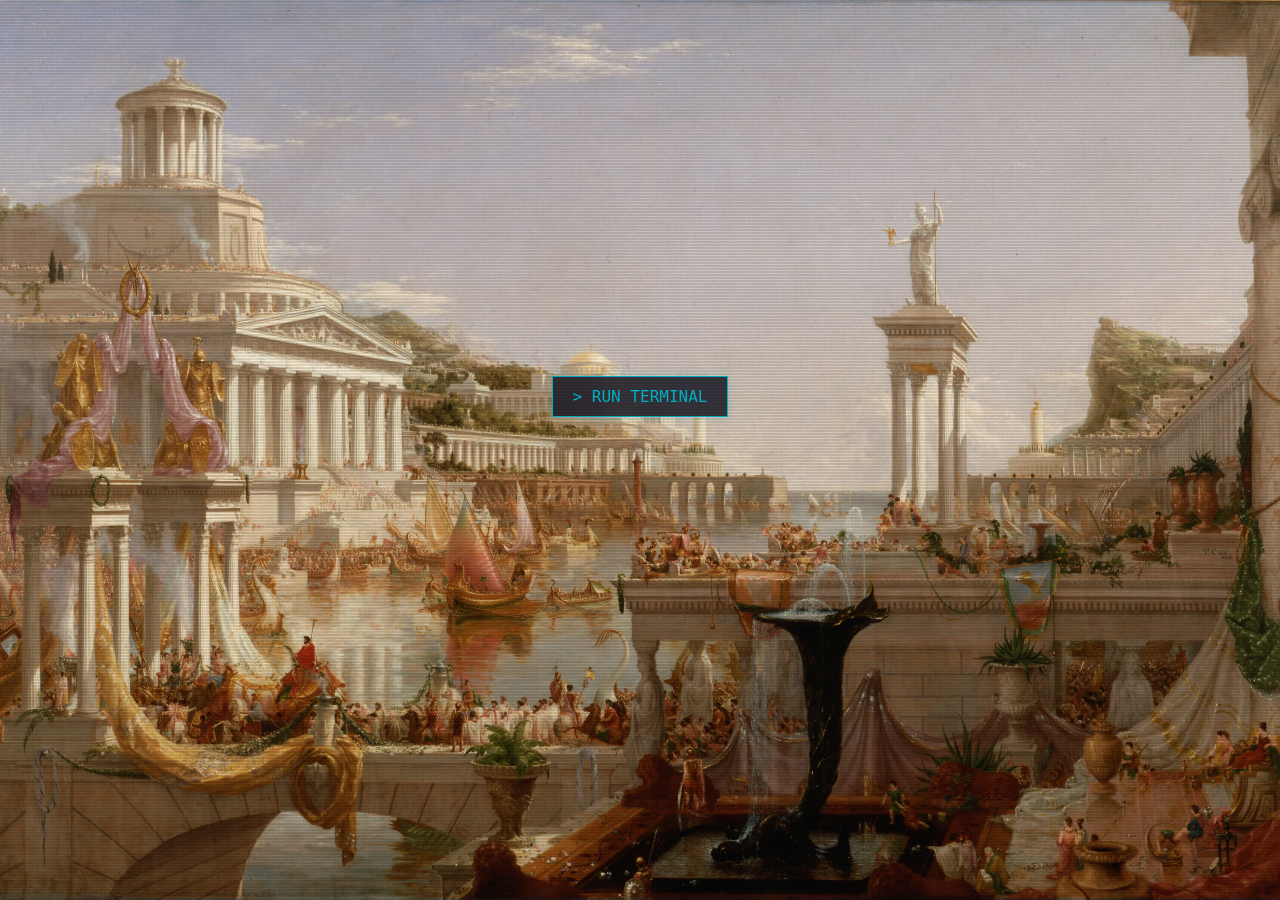
==== commit 4c5b9358: "feat: implement PWA support, centered title bar, dynamic skip button, and CRT effects" ====
--- a/index.html
+++ b/index.html
@@ -5,6 +5,8 @@
     <meta name="viewport" content="width=device-width, initial-scale=1.0">
     <title>Michael Francazzi | Architetto Digitale</title>
     <meta name="description" content="Portfolio di Michael Francazzi, Full Stack Developer e Architetto Digitale. Esplora i miei progetti, la mia filosofia di design e il mio diario tecnico.">
+    <meta name="theme-color" content="#bb9af7">
+    <link rel="manifest" href="manifest.json">
     <link href="https://fonts.googleapis.com/css2?family=Inter:wght@300;400;700;900&family=Roboto+Mono:wght@300;400;500;700&display=swap" rel="stylesheet">
     <link href="https://db.onlinewebfonts.com/c/d7a74ed36ff0603a3e41b6da32c47f03?family=Ndot+57+Aligned" rel="stylesheet">
     <style>
@@ -35,6 +37,22 @@
             box-sizing: border-box;
         }
 
+        /* Custom Scrollbar */
+        ::-webkit-scrollbar {
+            width: 8px;
+            height: 8px;
+        }
+        ::-webkit-scrollbar-track {
+            background: var(--bg);
+        }
+        ::-webkit-scrollbar-thumb {
+            background: var(--comment);
+            border-radius: 4px;
+        }
+        ::-webkit-scrollbar-thumb:hover {
+            background: var(--accent);
+        }
+
         body {
             margin: 0;
             padding: 2rem 20px;
@@ -51,6 +69,62 @@
             align-items: flex-start;
             justify-content: center;
             min-height: 100vh;
+            position: relative;
+        }
+
+        /* CRT Scanlines Overlay */
+        body::before {
+            content: " ";
+            display: block;
+            position: fixed;
+            top: 0;
+            left: 0;
+            bottom: 0;
+            right: 0;
+            background: linear-gradient(rgba(18, 16, 16, 0) 50%, rgba(0, 0, 0, 0.1) 50%), linear-gradient(90deg, rgba(255, 0, 0, 0.03), rgba(0, 255, 0, 0.01), rgba(0, 0, 255, 0.03));
+            z-index: 9999;
+            background-size: 100% 3px, 3px 100%;
+            pointer-events: none;
+        }
+
+        /* CRT Flicker Animation */
+        body::after {
+            content: " ";
+            display: block;
+            position: fixed;
+            top: 0;
+            left: 0;
+            bottom: 0;
+            right: 0;
+            background: rgba(18, 16, 16, 0.1);
+            opacity: 0;
+            z-index: 9998;
+            pointer-events: none;
+            animation: flicker 0.15s infinite;
+        }
+
+        @keyframes flicker {
+            0% { opacity: 0.12739; }
+            5% { opacity: 0.05148; }
+            10% { opacity: 0.1066; }
+            15% { opacity: 0.03988; }
+            20% { opacity: 0.12528; }
+            25% { opacity: 0.11147; }
+            30% { opacity: 0.05513; }
+            35% { opacity: 0.12075; }
+            40% { opacity: 0.04692; }
+            45% { opacity: 0.08431; }
+            50% { opacity: 0.03835; }
+            55% { opacity: 0.02198; }
+            60% { opacity: 0.11583; }
+            65% { opacity: 0.13403; }
+            70% { opacity: 0.10285; }
+            75% { opacity: 0.04561; }
+            80% { opacity: 0.12528; }
+            85% { opacity: 0.10427; }
+            90% { opacity: 0.08345; }
+            95% { opacity: 0.06547; }
+            100% { opacity: 0.11333; }
         }
 
         .loading-screen {
@@ -86,6 +160,7 @@
             animation: terminalOpen 0.6s cubic-bezier(0.34, 1.56, 0.64, 1);
             display: none; /* Initially hidden */
             flex-shrink: 0;
+            position: relative;
         }
 
         @keyframes terminalOpen {
@@ -100,11 +175,13 @@
             align-items: center;
             justify-content: space-between;
             border-bottom: 1px solid rgba(122, 162, 247, 0.1);
+            position: relative;
         }
 
         .window-controls {
             display: flex;
             gap: 8px;
+            z-index: 2;
         }
 
         .control {
@@ -124,19 +201,48 @@
             letter-spacing: 0.5px;
             text-transform: lowercase;
             opacity: 0.8;
-            margin-left: 15px;
             white-space: nowrap;
             overflow: hidden;
             text-overflow: ellipsis;
+            position: absolute;
+            left: 50%;
+            transform: translateX(-50%);
+            width: fit-content;
+            max-width: 60%;
+            text-align: center;
+            pointer-events: none;
+        }
+
+        #skip-btn {
+            font-family: var(--font-main);
+            font-size: 0.65rem;
+            color: var(--comment);
+            cursor: pointer;
+            padding: 2px 6px;
+            border: 1px solid var(--comment);
+            border-radius: 4px;
+            transition: all 0.2s ease;
+            display: none; /* Hidden by default */
+            vertical-align: middle;
+            text-transform: uppercase;
+            letter-spacing: 1px;
+            background: rgba(22, 22, 30, 0.4);
+        }
+
+        #skip-btn:hover {
+            color: var(--yellow);
+            border-color: var(--yellow);
+            box-shadow: 0 0 8px rgba(224, 175, 104, 0.3);
+            background: rgba(224, 175, 104, 0.1);
         }
 
         .container {
-            padding: 2rem 2rem 0 2rem;
+            padding: 2rem 2rem 0.5rem 2rem;
             text-align: left;
         }
 
         @media (max-width: 600px) {
-            .container { padding: 1.5rem 10px 0 10px; }
+            .container { padding: 1.5rem 10px 0.5rem 10px; }
         }
 
         .terminal-nav {
@@ -171,7 +277,7 @@
 
         .view {
             display: none;
-            padding-bottom: 20px; /* Standardized padding for all views */
+            padding-bottom: 10px; /* Standardized padding for all views */
         }
 
         .view.active {
@@ -211,6 +317,24 @@
             text-transform: uppercase;
             letter-spacing: 0.1em;
             margin-bottom: 0.5rem;
+            position: relative;
+            display: flex;
+            align-items: center;
+            gap: 15px;
+        }
+
+        /* Glitch Effect */
+        .glitch {
+            animation: glitch 0.4s cubic-bezier(0.25, 0.46, 0.45, 0.94) both;
+        }
+
+        @keyframes glitch {
+            0% { transform: translate(0); text-shadow: none; }
+            20% { transform: translate(-2px, 2px); text-shadow: 2px 0 var(--pink), -2px 0 var(--cyan); }
+            40% { transform: translate(-2px, -2px); text-shadow: 2px 0 var(--pink), -2px 0 var(--cyan); }
+            60% { transform: translate(2px, 2px); text-shadow: -2px 0 var(--pink), 2px 0 var(--cyan); }
+            80% { transform: translate(2px, -2px); text-shadow: -2px 0 var(--pink), 2px 0 var(--cyan); }
+            100% { transform: translate(0); text-shadow: none; }
         }
 
         .typing::after {
@@ -290,6 +414,63 @@
             box-shadow: 0 0 20px #00bcd4;
         }
 
+        /* CLI Style Prompt */
+        .cli-prompt-area {
+            margin-top: 1.5rem;
+            display: none;
+            align-items: center;
+            gap: 8px;
+            font-family: var(--font-main);
+            font-size: 0.9rem;
+        }
+
+        .cli-prompt-area.active {
+            display: flex;
+        }
+
+        .cli-label {
+            color: var(--cyan);
+            white-space: nowrap;
+            font-weight: bold;
+        }
+
+        .cli-input {
+            background: transparent;
+            border: none;
+            outline: none;
+            color: var(--fg);
+            font-family: inherit;
+            font-size: inherit;
+            flex-grow: 1;
+            padding: 0;
+            margin: 0;
+        }
+
+        /* Dynamic Projects Styling */
+        .repo-item {
+            margin-bottom: 1.5rem;
+            border-left: 2px solid var(--comment);
+            padding-left: 1rem;
+        }
+        .repo-header {
+            display: flex;
+            justify-content: space-between;
+            align-items: baseline;
+            margin-bottom: 0.2rem;
+        }
+        .repo-name {
+            color: var(--orange);
+            font-weight: bold;
+            text-decoration: none;
+        }
+        .repo-name:hover {
+            text-decoration: underline;
+        }
+        .repo-meta {
+            font-size: 0.8rem;
+            color: var(--comment);
+        }
+
         @media (max-width: 600px) {
             body { padding-left: 1rem; padding-right: 1rem; }
             .container { padding: 1.5rem; }
@@ -311,21 +492,21 @@
                 <div class="control maximize"></div>
             </div>
             <div class="terminal-title">michelio@michaelfrancazzi.com: ~</div>
-            <div style="width: 45px;"></div>
         </div>
         
         <div class="container">
+            <div id="skip-btn" onclick="skipCurrentAnimation()">[ SKIP ]</div>
             <header>
-                <pre class="ascii-art">
+                <pre class="ascii-art" role="img" aria-label="Logo Michael Francazzi">
      __  ___ _       __                __
-    /  |/  /(_)____ / /_   ___ _ __   / /
-   / /|_/ / / / __// __ \/ __ `/ _ \ / / 
-  / /  / / / / /__/ / / / /_/ /  __// /  
- /_/  /_/ /_/\___/_/ /_/\__,_/\___//_/   
+    /  |/  /(_)____ / /_   ___ _ __   / / 
+   / /|_/ / / / __// __ \/ __ `/ _ \ / /  
+  / /  / / / / /__/ / / / /_/ /  __// /   
+ /_/  /_/ /_/\___/_/ /_/\__,_/\___//_/    
                                            
      ______                                        _
     / ____/____ ___ _ ___  _____ ___ _ ________   (_)
-   / /_  / ___/ __ `/ __ \/ ___/ __ `//_  /_  /  / / 
+   / /_  / ___/ __ `/ __ \/ ___/ __ `//_  /_  /  / /
   / __/ / /  / /_/ / / / / /__/ /_/ / / /_ / /  / /  
  /_/   /_/   \__,_/_/ /_/\___/\__,_/ /___//___//_/   
                 </pre>
@@ -365,18 +546,21 @@
 
             <div id="view-hobbies" class="view">
                 <h2>Side Quests</h2>
-                <p class="typewriter-text">Fondamentalmente sono un tipo curioso. Studio informatica da autodidatta, il che significa che passo un sacco di tempo a cercare di capire perché il mio codice non compila (e poi a esultare quando finalmente lo fa).</p>
+                <p class="typewriter-text">Fondamentmente sono un tipo curioso. Studio informatica da autodidatta, il che significa che passo un sacco di tempo a cercare di capire perché il mio codice non compila (e poi a esultare quando finalmente lo fa).</p>
                 <p class="typewriter-text">Quando stacco dal monitor, mi piace creare oggetti fisici, sperimentare col fai-da-te o perdermi in una sessione di <strong>Dungeons & Dragons</strong> con gli amici. C'è qualcosa di catartico nel lanciare un dado da 20 dopo una giornata passata a debuggare script.</p>
                 <p class="typewriter-text">In generale, mi piace tutto ciò che richiede un po' di inventiva e di strategia.</p>
             </div>
 
             <div id="view-projects" class="view">
-                <h2>Progetti in corso</h2>
-                <div class="terminal-block">
-                    <h3>Smarthub Utility</h3>
-                    <p class="typewriter-text">Al momento tutte le mie energie (letteralmente) sono concentrate qui. È il progetto dove metto in pratica tutto quello che imparo sull'automazione aziendale.</p>
-                    <a href="https://smarthubutility.it" target="_blank" class="typewriter-text" style="color: var(--pink); text-decoration: none; display: block; margin-top: 0.5rem;">> visita smarthubutility.it</a>
+                <h2>Progetti GitHub</h2>
+                <div id="github-projects-container">
+                    <p class="typewriter-text">Caricamento progetti da GitHub in corso...</p>
                 </div>
+            </div>
+
+            <div class="cli-prompt-area" id="cli-area">
+                <span class="cli-label">michelio@michaelfrancazzi.com: <span id="cli-path">~/about_me</span> $</span>
+                <input type="text" class="cli-input" id="terminal-input" spellcheck="false" autocomplete="off">
             </div>
         </div>
     </div>
@@ -423,7 +607,18 @@
         }
 
         document.body.addEventListener('keydown', async (e) => {
-            // Only play sound if the main terminal is active (i.e., not on loading screen)
+            // Handle Escape key to skip animation
+            if (e.key === 'Escape') {
+                skipCurrentAnimation();
+                return;
+            }
+
+            // Focus CLI input on any keypress if terminal is active
+            const terminalInput = document.getElementById('terminal-input');
+            if (document.getElementById('main-terminal').style.display !== 'none' && document.activeElement !== terminalInput) {
+                terminalInput.focus();
+            }
+
             if (document.getElementById('main-terminal').style.display !== 'none') {
                 await initAudio();
                 if (!['Shift', 'Control', 'Alt', 'Meta'].includes(e.key)) playKeySound();
@@ -447,10 +642,13 @@
         });
 
         // Initialize all typewriter texts immediately to preserve content
-        document.querySelectorAll('.view .typewriter-text').forEach(el => {
-            if (!el.getAttribute('data-text')) el.setAttribute('data-text', el.textContent.trim());
-            el.textContent = ''; // Hide initially
-        });
+        function initTypewriterElements() {
+            document.querySelectorAll('.view .typewriter-text').forEach(el => {
+                if (!el.getAttribute('data-text')) el.setAttribute('data-text', el.textContent.trim());
+                el.textContent = ''; // Hide initially
+            });
+        }
+        initTypewriterElements();
 
         async function typeSentence(element, signal, startIndex = 0, viewId, elementIndex) {
             const text = element.getAttribute('data-text');
@@ -463,7 +661,7 @@
             let i = startIndex;
             while (i < text.length) {
                 if (signal.aborted) {
-                    saveProgress(viewId, elementIndex, i);
+                    if (!signal.skip) saveProgress(viewId, elementIndex, i);
                     element.classList.remove('typing');
                     return false;
                 }
@@ -473,7 +671,7 @@
                     playKeySound();
                     await new Promise(resolve => setTimeout(resolve, 80 + Math.random() * 120));
                     if (signal.aborted) {
-                        saveProgress(viewId, elementIndex, i);
+                        if (!signal.skip) saveProgress(viewId, elementIndex, i);
                         return false;
                     }
                     await new Promise(resolve => setTimeout(resolve, 150 + Math.random() * 150));
@@ -482,7 +680,7 @@
                     await new Promise(resolve => setTimeout(resolve, 60 + Math.random() * 60));
                 }
                 if (signal.aborted) {
-                    saveProgress(viewId, elementIndex, i);
+                    if (!signal.skip) saveProgress(viewId, elementIndex, i);
                     return false;
                 }
                 element.textContent += text.charAt(i);
@@ -498,6 +696,16 @@
             const state = terminalState[viewId] || { elementIndex: 0, charIndex: 0, isComplete: false };
             const elements = Array.from(container.querySelectorAll('.typewriter-text'));
             
+            document.getElementById('cli-area').classList.remove('active');
+            
+            // Move skip button to current view header
+            const header = container.querySelector('h2');
+            const skipBtn = document.getElementById('skip-btn');
+            if (header && skipBtn) {
+                header.appendChild(skipBtn);
+                skipBtn.style.display = 'inline-block';
+            }
+
             // Set initial state based on progress
             elements.forEach((el, i) => {
                 if (i < state.elementIndex) {
@@ -506,7 +714,8 @@
                     el.classList.remove('typing');
                 } else if (i === state.elementIndex) {
                     // Prepare current element to show cursor during initial delay
-                    el.textContent = el.getAttribute('data-text').substring(0, state.charIndex);
+                    const fullText = el.getAttribute('data-text');
+                    el.textContent = fullText ? fullText.substring(0, state.charIndex) : '';
                     el.classList.add('active', 'typing');
                 } else {
                     el.textContent = '';
@@ -516,7 +725,10 @@
 
             // Initial delay of 1s before typing starts, cursor will blink
             if (elements.length > 0 && state.elementIndex < elements.length) {
-                await new Promise(resolve => setTimeout(resolve, 1000));
+                await new Promise(resolve => {
+                    const timer = setTimeout(resolve, 1000);
+                    signal.addEventListener('abort', () => clearTimeout(timer));
+                });
             }
             if (signal.aborted) return;
 
@@ -533,30 +745,122 @@
                     saveProgress(viewId, elements.length, 0, true);
                 }
             }
-        }
-
-        function switchView(viewId) {
-            typingAbortController.abort(); // Stop current animation
-
-            document.querySelectorAll('.nav-item').forEach(item => {
-                item.classList.remove('active');
-                if (item.getAttribute('onclick').includes(`'${viewId}'`)) item.classList.add('active');
-            });
-            document.querySelectorAll('.view').forEach(view => view.classList.remove('active'));
-            const activeView = document.getElementById(`view-${viewId}`);
-            activeView.classList.add('active');
-            document.querySelector('.terminal-title').textContent = `michelio@michaelfrancazzi.com: ~/${viewId}`;
-
+
+            // Show CLI prompt after typing finishes
+            if (!signal.aborted) {
+                const cliArea = document.getElementById('cli-area');
+                cliArea.classList.add('active');
+                if (skipBtn) skipBtn.style.display = 'none';
+                document.getElementById('terminal-input').focus();
+            }
+        }
+
+        function skipCurrentAnimation() {
+            const activeView = document.querySelector('.view.active');
+            if (!activeView) return;
+            
+            const viewId = activeView.id.replace('view-', '');
             const state = terminalState[viewId];
-            if (state && state.isComplete) {
-                activeView.querySelectorAll('.typewriter-text').forEach(el => {
+            
+            // Only skip if not already complete
+            if (!state || !state.isComplete) {
+                // Set skip flag on signal so it doesn't save progress mid-sentence
+                if (typingAbortController.signal) typingAbortController.signal.skip = true;
+                typingAbortController.abort();
+                
+                const elements = activeView.querySelectorAll('.typewriter-text');
+                elements.forEach(el => {
                     el.textContent = el.getAttribute('data-text');
                     el.classList.add('active');
                     el.classList.remove('typing');
                 });
+                
+                saveProgress(viewId, elements.length, 0, true);
+                const cliArea = document.getElementById('cli-area');
+                cliArea.classList.add('active');
+                document.getElementById('skip-btn').style.display = 'none';
+                document.getElementById('terminal-input').focus();
+            }
+        }
+
+        function triggerGlitch(viewId) {
+            const view = document.getElementById(`view-${viewId}`);
+            if (!view) return;
+            const headers = view.querySelectorAll('h2, h3');
+            headers.forEach(h => {
+                h.classList.add('glitch');
+                setTimeout(() => h.classList.remove('glitch'), 400);
+            });
+        }
+
+        async function fetchGitHubRepos() {
+            const container = document.getElementById('github-projects-container');
+            try {
+                const response = await fetch('https://api.github.com/users/MikeFrank99/repos?sort=updated&per_page=5');
+                if (!response.ok) throw new Error('GitHub API error');
+                const repos = await response.json();
+                
+                let html = '';
+                repos.forEach(repo => {
+                    html += `
+                        <div class="repo-item">
+                            <div class="repo-header">
+                                <a href="${repo.html_url}" target="_blank" class="repo-name">${repo.name}</a>
+                                <span class="repo-meta">${repo.language || ''} ★${repo.stargazers_count}</span>
+                            </div>
+                            <p class="typewriter-text">${repo.description || 'Nessuna descrizione disponibile.'}</p>
+                        </div>
+                    `;
+                });
+                container.innerHTML = html;
+                initTypewriterElements();
+            } catch (e) {
+                container.innerHTML = '<p class="typewriter-text">Errore durante il caricamento dei progetti. Riprova più tardi.</p>';
+                initTypewriterElements();
+            }
+        }
+
+        let githubFetched = false;
+
+        function switchView(viewId) {
+            typingAbortController.abort(); // Stop current animation
+
+            document.querySelectorAll('.nav-item').forEach(item => {
+                item.classList.remove('active');
+                if (item.getAttribute('onclick') && item.getAttribute('onclick').includes(`'${viewId}'`)) item.classList.add('active');
+            });
+            document.querySelectorAll('.view').forEach(view => view.classList.remove('active'));
+            const activeView = document.getElementById(`view-${viewId}`);
+            if (activeView) {
+                activeView.classList.add('active');
+                document.querySelector('.terminal-title').textContent = `michelio@michaelfrancazzi.com: ~/${viewId}`;
+                document.getElementById('cli-path').textContent = `~/${viewId}`;
+                document.getElementById('terminal-input').value = '';
+                triggerGlitch(viewId);
+            }
+
+            const executeViewLogic = () => {
+                const state = terminalState[viewId];
+                if (state && state.isComplete) {
+                    activeView.querySelectorAll('.typewriter-text').forEach(el => {
+                        el.textContent = el.getAttribute('data-text');
+                        el.classList.add('active');
+                        el.classList.remove('typing');
+                    });
+                    document.getElementById('cli-area').classList.add('active');
+                    document.getElementById('skip-btn').style.display = 'none';
+                    document.getElementById('terminal-input').focus();
+                } else {
+                    typingAbortController = new AbortController();
+                    runTypewriter(activeView, typingAbortController.signal, viewId);
+                }
+            };
+
+            if (viewId === 'projects' && !githubFetched) {
+                githubFetched = true;
+                fetchGitHubRepos().then(executeViewLogic);
             } else {
-                typingAbortController = new AbortController();
-                runTypewriter(activeView, typingAbortController.signal, viewId);
+                executeViewLogic();
             }
         }
 
@@ -565,6 +869,7 @@
             const mainTerminal = document.getElementById('main-terminal');
             const runButton = document.getElementById('run-button');
             const closeButton = document.querySelector('.control.close');
+            const terminalInput = document.getElementById('terminal-input');
 
             loadingScreen.style.display = 'flex';
 
@@ -572,8 +877,6 @@
                 await initAudio();
                 loadingScreen.style.display = 'none';
                 mainTerminal.style.display = 'block';
-
-                // Initial view trigger
                 switchView('about_me');
             });
 
@@ -582,13 +885,45 @@
                 mainTerminal.style.display = 'none';
                 loadingScreen.style.display = 'flex';
                 
-                // Reset state on terminal close
                 sessionStorage.removeItem('terminalState');
                 terminalState = {};
+                githubFetched = false; // Allow re-fetching on next open
                 document.querySelectorAll('.view .typewriter-text').forEach(el => {
                     el.textContent = '';
                     el.classList.remove('active', 'typing');
                 });
+                document.getElementById('cli-area').classList.remove('active');
+                document.getElementById('skip-btn').style.display = 'none';
+            });
+
+            // Handle CLI Commands
+            terminalInput.addEventListener('keydown', (e) => {
+                if (e.key === 'Enter') {
+                    const cmd = terminalInput.value.trim().toLowerCase();
+                    terminalInput.value = '';
+
+                    if (cmd === 'help') {
+                        alert('Comandi disponibili: ls, cd [scheda], clear, help, whoami\nSchede: about_me, business, hobbies, projects');
+                    } else if (cmd === 'ls') {
+                        alert('Direttori:\nabout_me/\nbusiness/\nhobbies/\nprojects/');
+                    } else if (cmd.startsWith('cd ')) {
+                        const target = cmd.split(' ')[1];
+                        const validViews = ['about_me', 'business', 'hobbies', 'projects'];
+                        if (validViews.includes(target)) {
+                            switchView(target);
+                        } else {
+                            alert(`bash: cd: ${target}: Nessun file o directory esistente`);
+                        }
+                    } else if (cmd === 'clear') {
+                        sessionStorage.removeItem('terminalState');
+                        terminalState = {};
+                        location.reload();
+                    } else if (cmd === 'whoami') {
+                        alert('michelio - Digital Architect & Automation Specialist');
+                    } else if (cmd !== '') {
+                        alert(`bash: ${cmd}: comando non trovato`);
+                    }
+                }
             });
 
             document.addEventListener('visibilitychange', () => {
@@ -601,6 +936,17 @@
 
         if (document.readyState === 'loading') document.addEventListener('DOMContentLoaded', initApp);
         else initApp();
+
+        // Register Service Worker for PWA
+        if ('serviceWorker' in navigator) {
+            window.addEventListener('load', () => {
+                navigator.serviceWorker.register('./sw.js').then(registration => {
+                    console.log('SW registered:', registration);
+                }).catch(error => {
+                    console.log('SW registration failed:', error);
+                });
+            });
+        }
     </script>
 </body>
 </html>
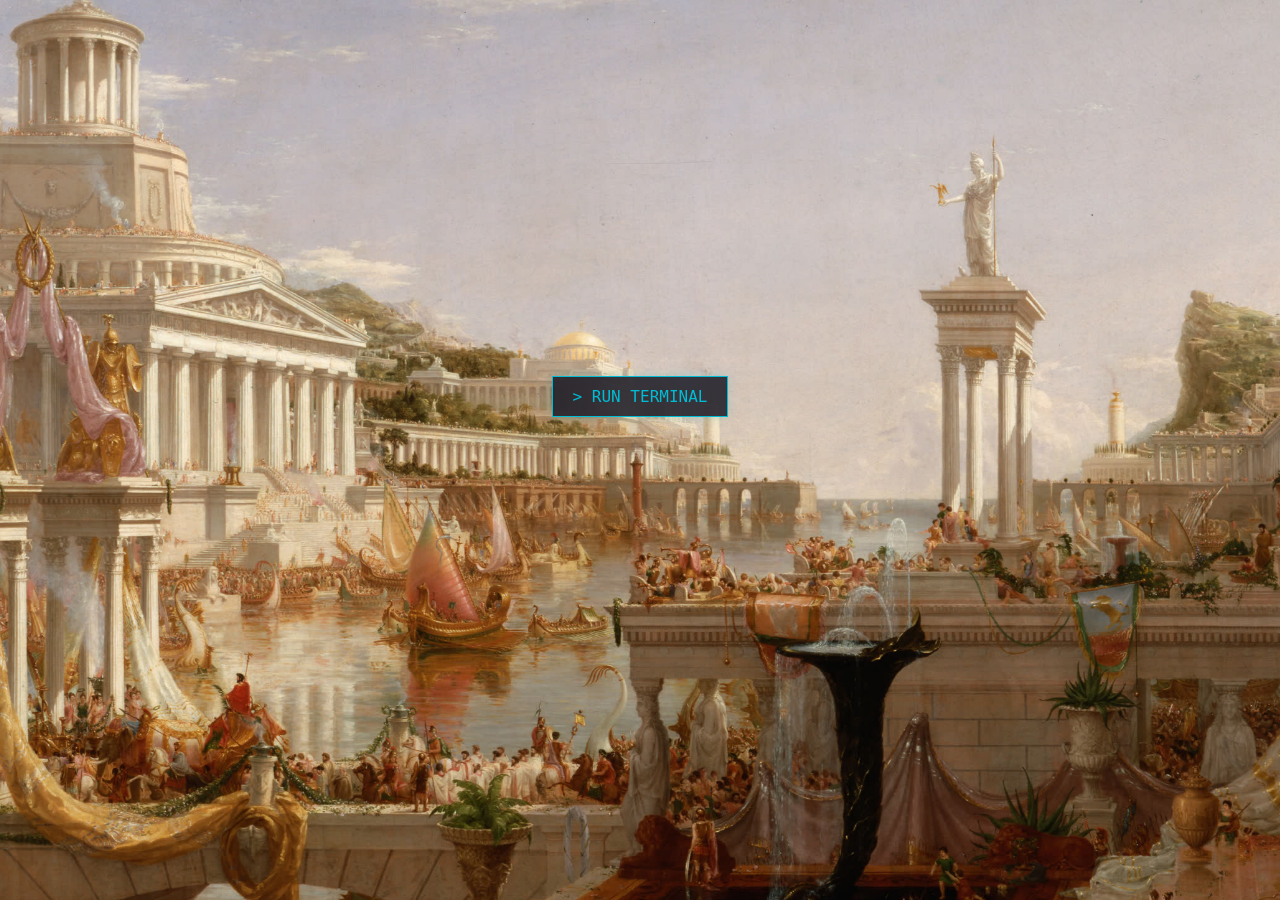
==== commit 0f9cbef5: "style: remove cyberpunk effects, add parallax scrolling, and disable auto-focus" ====
--- a/index.html
+++ b/index.html
@@ -57,12 +57,8 @@
             margin: 0;
             padding: 2rem 20px;
             background-color: #0a0a0f;
-            background-image: url('assets/images/background.jpg');
-            background-size: cover;
-            background-position: center;
-            background-attachment: fixed;
             font-family: var(--font-main);
-            color: var(--text-main); /* Ensure main text color is applied */
+            color: var(--text-main);
             line-height: 1.6;
             overflow-x: hidden;
             display: flex;
@@ -72,59 +68,20 @@
             position: relative;
         }
 
-        /* CRT Scanlines Overlay */
-        body::before {
-            content: " ";
-            display: block;
+        /* Parallax Background Layer */
+        .parallax-bg {
             position: fixed;
-            top: 0;
-            left: 0;
-            bottom: 0;
-            right: 0;
-            background: linear-gradient(rgba(18, 16, 16, 0) 50%, rgba(0, 0, 0, 0.1) 50%), linear-gradient(90deg, rgba(255, 0, 0, 0.03), rgba(0, 255, 0, 0.01), rgba(0, 0, 255, 0.03));
-            z-index: 9999;
-            background-size: 100% 3px, 3px 100%;
+            top: -10%;
+            left: -10%;
+            width: 120%;
+            height: 120%;
+            background-image: url('assets/images/background.jpg');
+            background-size: cover;
+            background-position: center;
+            z-index: -1;
+            will-change: transform;
             pointer-events: none;
-        }
-
-        /* CRT Flicker Animation */
-        body::after {
-            content: " ";
-            display: block;
-            position: fixed;
-            top: 0;
-            left: 0;
-            bottom: 0;
-            right: 0;
-            background: rgba(18, 16, 16, 0.1);
-            opacity: 0;
-            z-index: 9998;
-            pointer-events: none;
-            animation: flicker 0.15s infinite;
-        }
-
-        @keyframes flicker {
-            0% { opacity: 0.12739; }
-            5% { opacity: 0.05148; }
-            10% { opacity: 0.1066; }
-            15% { opacity: 0.03988; }
-            20% { opacity: 0.12528; }
-            25% { opacity: 0.11147; }
-            30% { opacity: 0.05513; }
-            35% { opacity: 0.12075; }
-            40% { opacity: 0.04692; }
-            45% { opacity: 0.08431; }
-            50% { opacity: 0.03835; }
-            55% { opacity: 0.02198; }
-            60% { opacity: 0.11583; }
-            65% { opacity: 0.13403; }
-            70% { opacity: 0.10285; }
-            75% { opacity: 0.04561; }
-            80% { opacity: 0.12528; }
-            85% { opacity: 0.10427; }
-            90% { opacity: 0.08345; }
-            95% { opacity: 0.06547; }
-            100% { opacity: 0.11333; }
+            transition: transform 0.1s ease-out;
         }
 
         .loading-screen {
@@ -134,12 +91,12 @@
             justify-content: center;
             text-align: center;
             animation: fadeIn 1s ease-out;
-            height: 80vh; /* Occupy height to remain visually centered */
+            height: 80vh;
             width: 100%;
         }
 
         .loading-screen .ascii-art {
-            max-width: 90%; /* Limita la larghezza dell'ASCII art nella schermata di caricamento */
+            max-width: 90%;
         }
 
         @keyframes fadeIn {
@@ -150,7 +107,7 @@
         .terminal-window {
             width: 100%;
             max-width: 1200px;
-            background: rgba(26, 27, 38, 0.85);
+            background: rgba(26, 27, 38, 0.9);
             backdrop-filter: blur(12px);
             -webkit-backdrop-filter: blur(12px);
             border: 1px solid rgba(122, 162, 247, 0.2);
@@ -158,7 +115,7 @@
             box-shadow: 0 25px 50px rgba(0, 0, 0, 0.6);
             overflow: hidden;
             animation: terminalOpen 0.6s cubic-bezier(0.34, 1.56, 0.64, 1);
-            display: none; /* Initially hidden */
+            display: none;
             flex-shrink: 0;
             position: relative;
         }
@@ -169,7 +126,7 @@
         }
 
         .title-bar {
-            background: rgba(22, 22, 30, 0.6);
+            background: rgba(22, 22, 30, 0.8);
             padding: 12px 18px;
             display: flex;
             align-items: center;
@@ -222,7 +179,7 @@
             border: 1px solid var(--comment);
             border-radius: 4px;
             transition: all 0.2s ease;
-            display: none; /* Hidden by default */
+            display: none;
             vertical-align: middle;
             text-transform: uppercase;
             letter-spacing: 1px;
@@ -277,7 +234,7 @@
 
         .view {
             display: none;
-            padding-bottom: 10px; /* Standardized padding for all views */
+            padding-bottom: 10px;
         }
 
         .view.active {
@@ -291,18 +248,18 @@
         .ascii-art {
             font-family: 'Roboto Mono', monospace;
             font-size: clamp(4px, 1.4vw, 2rem); 
-            line-height: 1;
-            color: #8be9fd; /* Applied bright cyan here */
-            margin: 0 auto 1rem auto;
+            line-height: 1.1;
+            color: var(--cyan);
+            margin: 0 auto 1.5rem auto;
             padding: 0;
             white-space: pre;
             display: table;
             pointer-events: none;
             user-select: none;
-            text-shadow: 0 0 15px rgba(139, 233, 253, 0.6); /* Applied bloom here */
             text-align: center;
             font-weight: bold;
             font-style: italic;
+            position: relative;
         }
 
         @media (max-width: 800px) { .ascii-art { font-size: 1.6vw; } }
@@ -321,20 +278,6 @@
             display: flex;
             align-items: center;
             gap: 15px;
-        }
-
-        /* Glitch Effect */
-        .glitch {
-            animation: glitch 0.4s cubic-bezier(0.25, 0.46, 0.45, 0.94) both;
-        }
-
-        @keyframes glitch {
-            0% { transform: translate(0); text-shadow: none; }
-            20% { transform: translate(-2px, 2px); text-shadow: 2px 0 var(--pink), -2px 0 var(--cyan); }
-            40% { transform: translate(-2px, -2px); text-shadow: 2px 0 var(--pink), -2px 0 var(--cyan); }
-            60% { transform: translate(2px, 2px); text-shadow: -2px 0 var(--pink), 2px 0 var(--cyan); }
-            80% { transform: translate(2px, -2px); text-shadow: -2px 0 var(--pink), 2px 0 var(--cyan); }
-            100% { transform: translate(0); text-shadow: none; }
         }
 
         .typing::after {
@@ -414,7 +357,6 @@
             box-shadow: 0 0 20px #00bcd4;
         }
 
-        /* CLI Style Prompt */
         .cli-prompt-area {
             margin-top: 1.5rem;
             display: none;
@@ -446,7 +388,6 @@
             margin: 0;
         }
 
-        /* Dynamic Projects Styling */
         .repo-item {
             margin-bottom: 1.5rem;
             border-left: 2px solid var(--comment);
@@ -478,6 +419,9 @@
     </style>
 </head>
 <body>
+    <!-- Parallax Background Layer -->
+    <div id="parallax-bg" class="parallax-bg"></div>
+
     <div id="loading-screen" class="loading-screen">
         <div class="start-button-container">
             <button id="run-button"> > RUN TERMINAL</button>
@@ -502,13 +446,13 @@
     /  |/  /(_)____ / /_   ___ _ __   / / 
    / /|_/ / / / __// __ \/ __ `/ _ \ / /  
   / /  / / / / /__/ / / / /_/ /  __// /   
- /_/  /_/ /_/\___/_/ /_/\__,_/\___//_/    
+ /_/  /_/ /_/\t___/_/ /_/\t__,_/\t___//_/    
                                            
      ______                                        _
     / ____/____ ___ _ ___  _____ ___ _ ________   (_)
    / /_  / ___/ __ `/ __ \/ ___/ __ `//_  /_  /  / /
   / __/ / /  / /_/ / / / / /__/ /_/ / / /_ / /  / /  
- /_/   /_/   \__,_/_/ /_/\___/\__,_/ /___//___//_/   
+ /_/   /_/   \t__,_/_/ /_/\t___/\t__,_/ /___//___//_/   
                 </pre>
                 <div style="display: flex; gap: 1rem; justify-content: center; align-items: center; margin-bottom: 1.5rem; flex-wrap: wrap;">
                     <a href="mailto:michael.francazzi@gmail.com" class="btn-huge" style="margin: 0; --btn-color: var(--red);">
@@ -596,7 +540,7 @@
                 const source = audioCtx.createBufferSource();
                 source.buffer = keySoundBuffer;
                 const gainNode = audioCtx.createGain();
-                gainNode.gain.value = 0.001; // Set volume to minimum audible level
+                gainNode.gain.value = 0.001;
                 source.playbackRate.value = 0.9 + Math.random() * 0.2;
                 source.connect(gainNode);
                 gainNode.connect(audioCtx.destination);
@@ -606,19 +550,26 @@
             }
         }
 
+        const parallaxBg = document.getElementById('parallax-bg');
+        
+        window.addEventListener('scroll', () => {
+            const scrolled = window.pageYOffset;
+            parallaxBg.style.transform = `translateY(${scrolled * 0.4}px)`;
+        });
+
+        document.body.addEventListener('mousemove', (e) => {
+            const x = (window.innerWidth / 2 - e.pageX) / 60;
+            const y = (window.innerHeight / 2 - e.pageY) / 60;
+            const scrolled = window.pageYOffset;
+            parallaxBg.style.transform = `translateX(${x}px) translateY(${scrolled * 0.4 + y}px)`;
+        });
+
         document.body.addEventListener('keydown', async (e) => {
-            // Handle Escape key to skip animation
             if (e.key === 'Escape') {
                 skipCurrentAnimation();
                 return;
             }
 
-            // Focus CLI input on any keypress if terminal is active
-            const terminalInput = document.getElementById('terminal-input');
-            if (document.getElementById('main-terminal').style.display !== 'none' && document.activeElement !== terminalInput) {
-                terminalInput.focus();
-            }
-
             if (document.getElementById('main-terminal').style.display !== 'none') {
                 await initAudio();
                 if (!['Shift', 'Control', 'Alt', 'Meta'].includes(e.key)) playKeySound();
@@ -628,7 +579,6 @@
         const randomChars = "abcdefghijklmnopqrstuvwxyz";
         let typingAbortController = new AbortController();
         
-        // Terminal state management
         let terminalState = JSON.parse(sessionStorage.getItem('terminalState')) || {};
 
         function saveProgress(viewId, elementIndex, charIndex, isComplete = false) {
@@ -636,16 +586,14 @@
             sessionStorage.setItem('terminalState', JSON.stringify(terminalState));
         }
 
-        // Reset state on manual page reload
         window.addEventListener('beforeunload', () => {
             sessionStorage.removeItem('terminalState');
         });
 
-        // Initialize all typewriter texts immediately to preserve content
         function initTypewriterElements() {
             document.querySelectorAll('.view .typewriter-text').forEach(el => {
                 if (!el.getAttribute('data-text')) el.setAttribute('data-text', el.textContent.trim());
-                el.textContent = ''; // Hide initially
+                el.textContent = '';
             });
         }
         initTypewriterElements();
@@ -698,7 +646,6 @@
             
             document.getElementById('cli-area').classList.remove('active');
             
-            // Move skip button to current view header
             const header = container.querySelector('h2');
             const skipBtn = document.getElementById('skip-btn');
             if (header && skipBtn) {
@@ -706,14 +653,12 @@
                 skipBtn.style.display = 'inline-block';
             }
 
-            // Set initial state based on progress
             elements.forEach((el, i) => {
                 if (i < state.elementIndex) {
                     el.textContent = el.getAttribute('data-text');
                     el.classList.add('active');
                     el.classList.remove('typing');
                 } else if (i === state.elementIndex) {
-                    // Prepare current element to show cursor during initial delay
                     const fullText = el.getAttribute('data-text');
                     el.textContent = fullText ? fullText.substring(0, state.charIndex) : '';
                     el.classList.add('active', 'typing');
@@ -723,7 +668,6 @@
                 }
             });
 
-            // Initial delay of 1s before typing starts, cursor will blink
             if (elements.length > 0 && state.elementIndex < elements.length) {
                 await new Promise(resolve => {
                     const timer = setTimeout(resolve, 1000);
@@ -738,7 +682,6 @@
                 const completed = await typeSentence(elements[i], signal, charStart, viewId, i);
                 if (!completed) return;
                 
-                // Advance to next element state
                 if (i < elements.length - 1) {
                     saveProgress(viewId, i + 1, 0);
                 } else {
@@ -746,12 +689,10 @@
                 }
             }
 
-            // Show CLI prompt after typing finishes
             if (!signal.aborted) {
                 const cliArea = document.getElementById('cli-area');
                 cliArea.classList.add('active');
                 if (skipBtn) skipBtn.style.display = 'none';
-                document.getElementById('terminal-input').focus();
             }
         }
 
@@ -762,9 +703,7 @@
             const viewId = activeView.id.replace('view-', '');
             const state = terminalState[viewId];
             
-            // Only skip if not already complete
             if (!state || !state.isComplete) {
-                // Set skip flag on signal so it doesn't save progress mid-sentence
                 if (typingAbortController.signal) typingAbortController.signal.skip = true;
                 typingAbortController.abort();
                 
@@ -779,18 +718,7 @@
                 const cliArea = document.getElementById('cli-area');
                 cliArea.classList.add('active');
                 document.getElementById('skip-btn').style.display = 'none';
-                document.getElementById('terminal-input').focus();
-            }
-        }
-
-        function triggerGlitch(viewId) {
-            const view = document.getElementById(`view-${viewId}`);
-            if (!view) return;
-            const headers = view.querySelectorAll('h2, h3');
-            headers.forEach(h => {
-                h.classList.add('glitch');
-                setTimeout(() => h.classList.remove('glitch'), 400);
-            });
+            }
         }
 
         async function fetchGitHubRepos() {
@@ -823,7 +751,7 @@
         let githubFetched = false;
 
         function switchView(viewId) {
-            typingAbortController.abort(); // Stop current animation
+            typingAbortController.abort();
 
             document.querySelectorAll('.nav-item').forEach(item => {
                 item.classList.remove('active');
@@ -836,7 +764,6 @@
                 document.querySelector('.terminal-title').textContent = `michelio@michaelfrancazzi.com: ~/${viewId}`;
                 document.getElementById('cli-path').textContent = `~/${viewId}`;
                 document.getElementById('terminal-input').value = '';
-                triggerGlitch(viewId);
             }
 
             const executeViewLogic = () => {
@@ -849,7 +776,6 @@
                     });
                     document.getElementById('cli-area').classList.add('active');
                     document.getElementById('skip-btn').style.display = 'none';
-                    document.getElementById('terminal-input').focus();
                 } else {
                     typingAbortController = new AbortController();
                     runTypewriter(activeView, typingAbortController.signal, viewId);
@@ -887,7 +813,7 @@
                 
                 sessionStorage.removeItem('terminalState');
                 terminalState = {};
-                githubFetched = false; // Allow re-fetching on next open
+                githubFetched = false;
                 document.querySelectorAll('.view .typewriter-text').forEach(el => {
                     el.textContent = '';
                     el.classList.remove('active', 'typing');
@@ -896,7 +822,6 @@
                 document.getElementById('skip-btn').style.display = 'none';
             });
 
-            // Handle CLI Commands
             terminalInput.addEventListener('keydown', (e) => {
                 if (e.key === 'Enter') {
                     const cmd = terminalInput.value.trim().toLowerCase();
@@ -937,7 +862,6 @@
         if (document.readyState === 'loading') document.addEventListener('DOMContentLoaded', initApp);
         else initApp();
 
-        // Register Service Worker for PWA
         if ('serviceWorker' in navigator) {
             window.addEventListener('load', () => {
                 navigator.serviceWorker.register('./sw.js').then(registration => {
